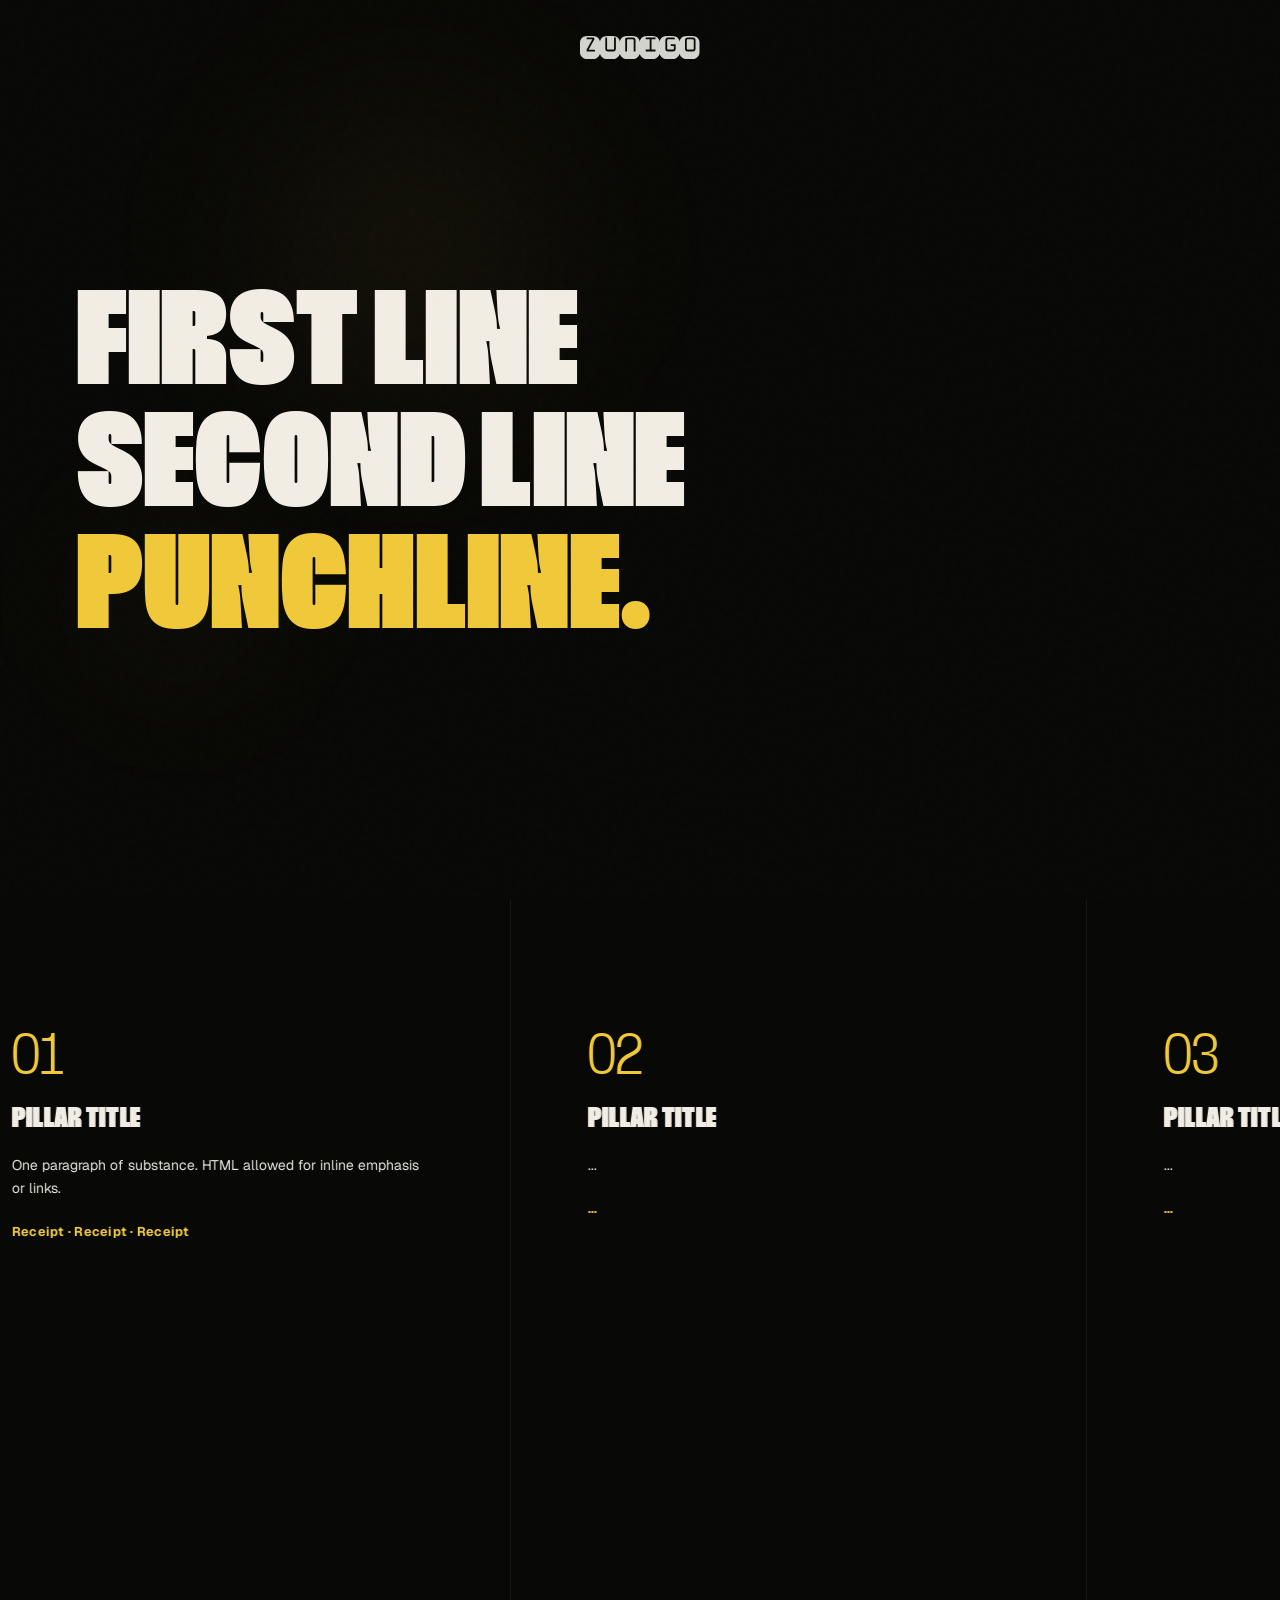
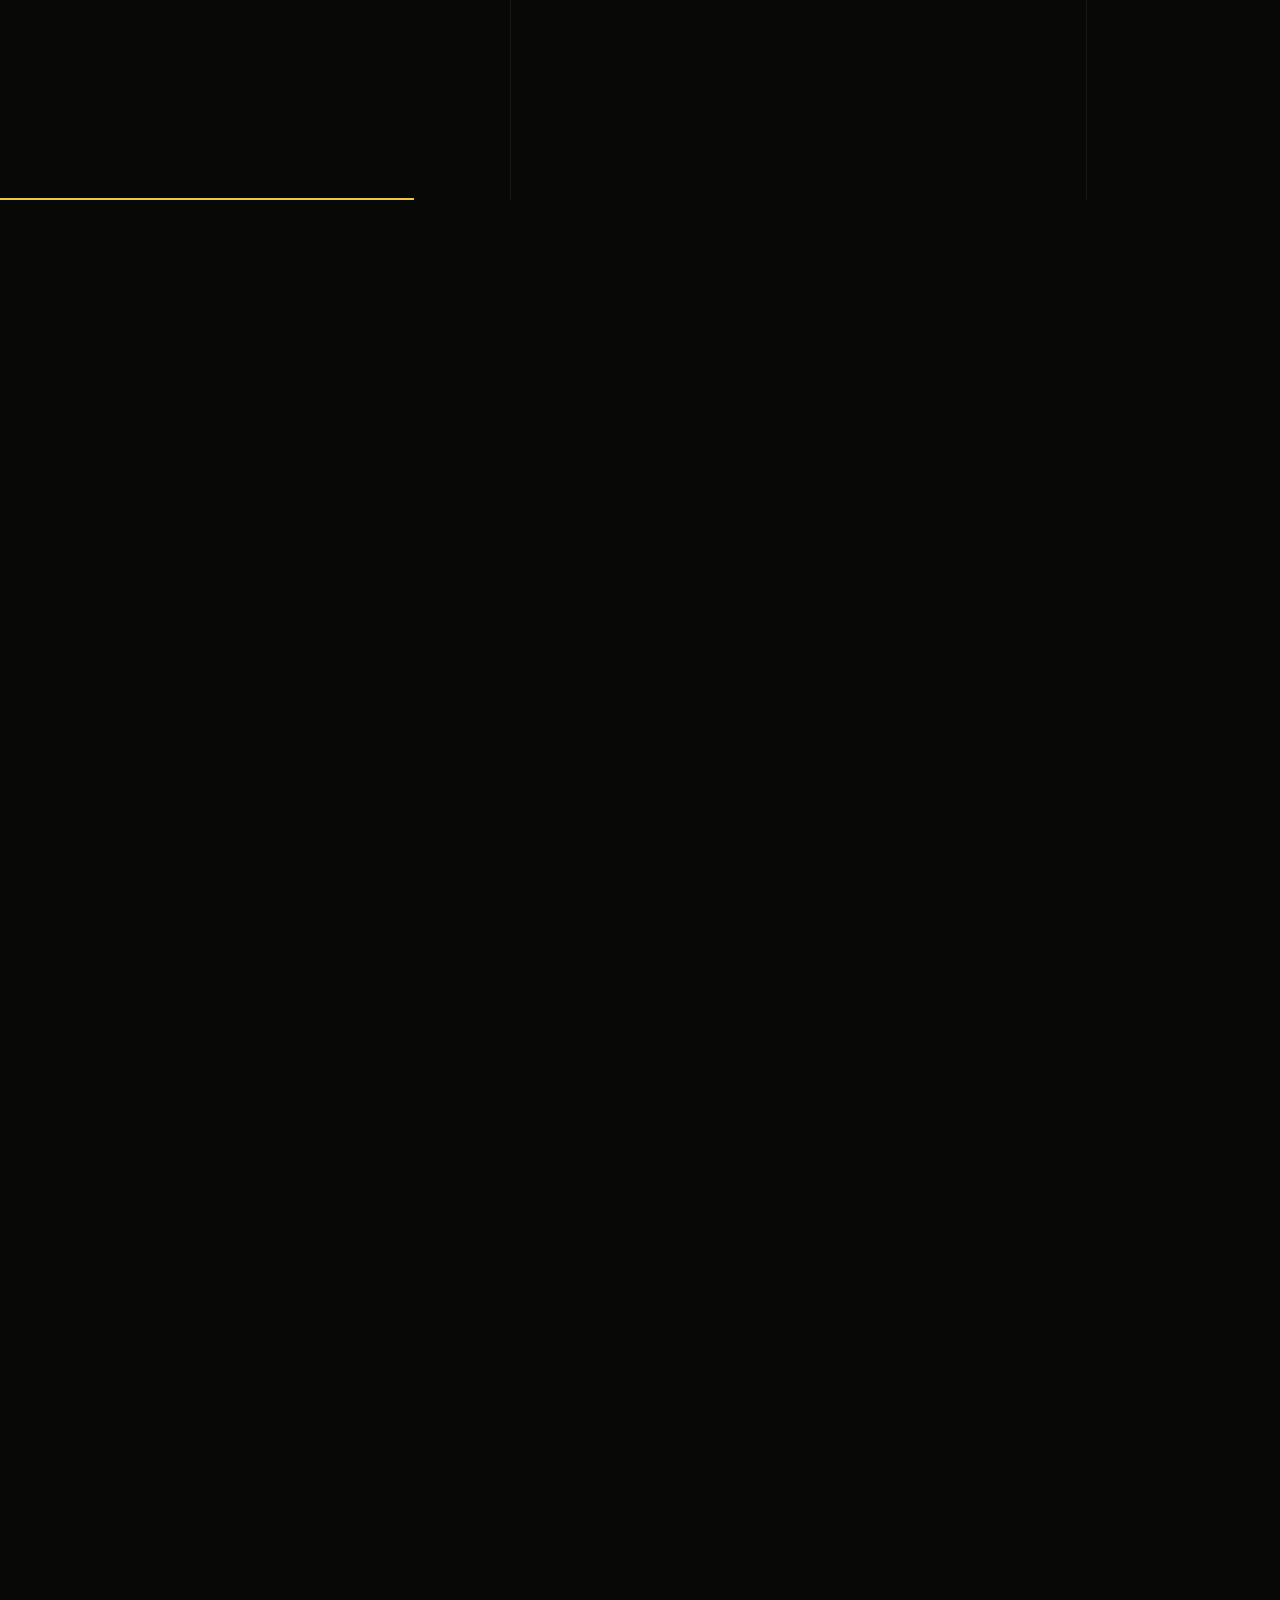
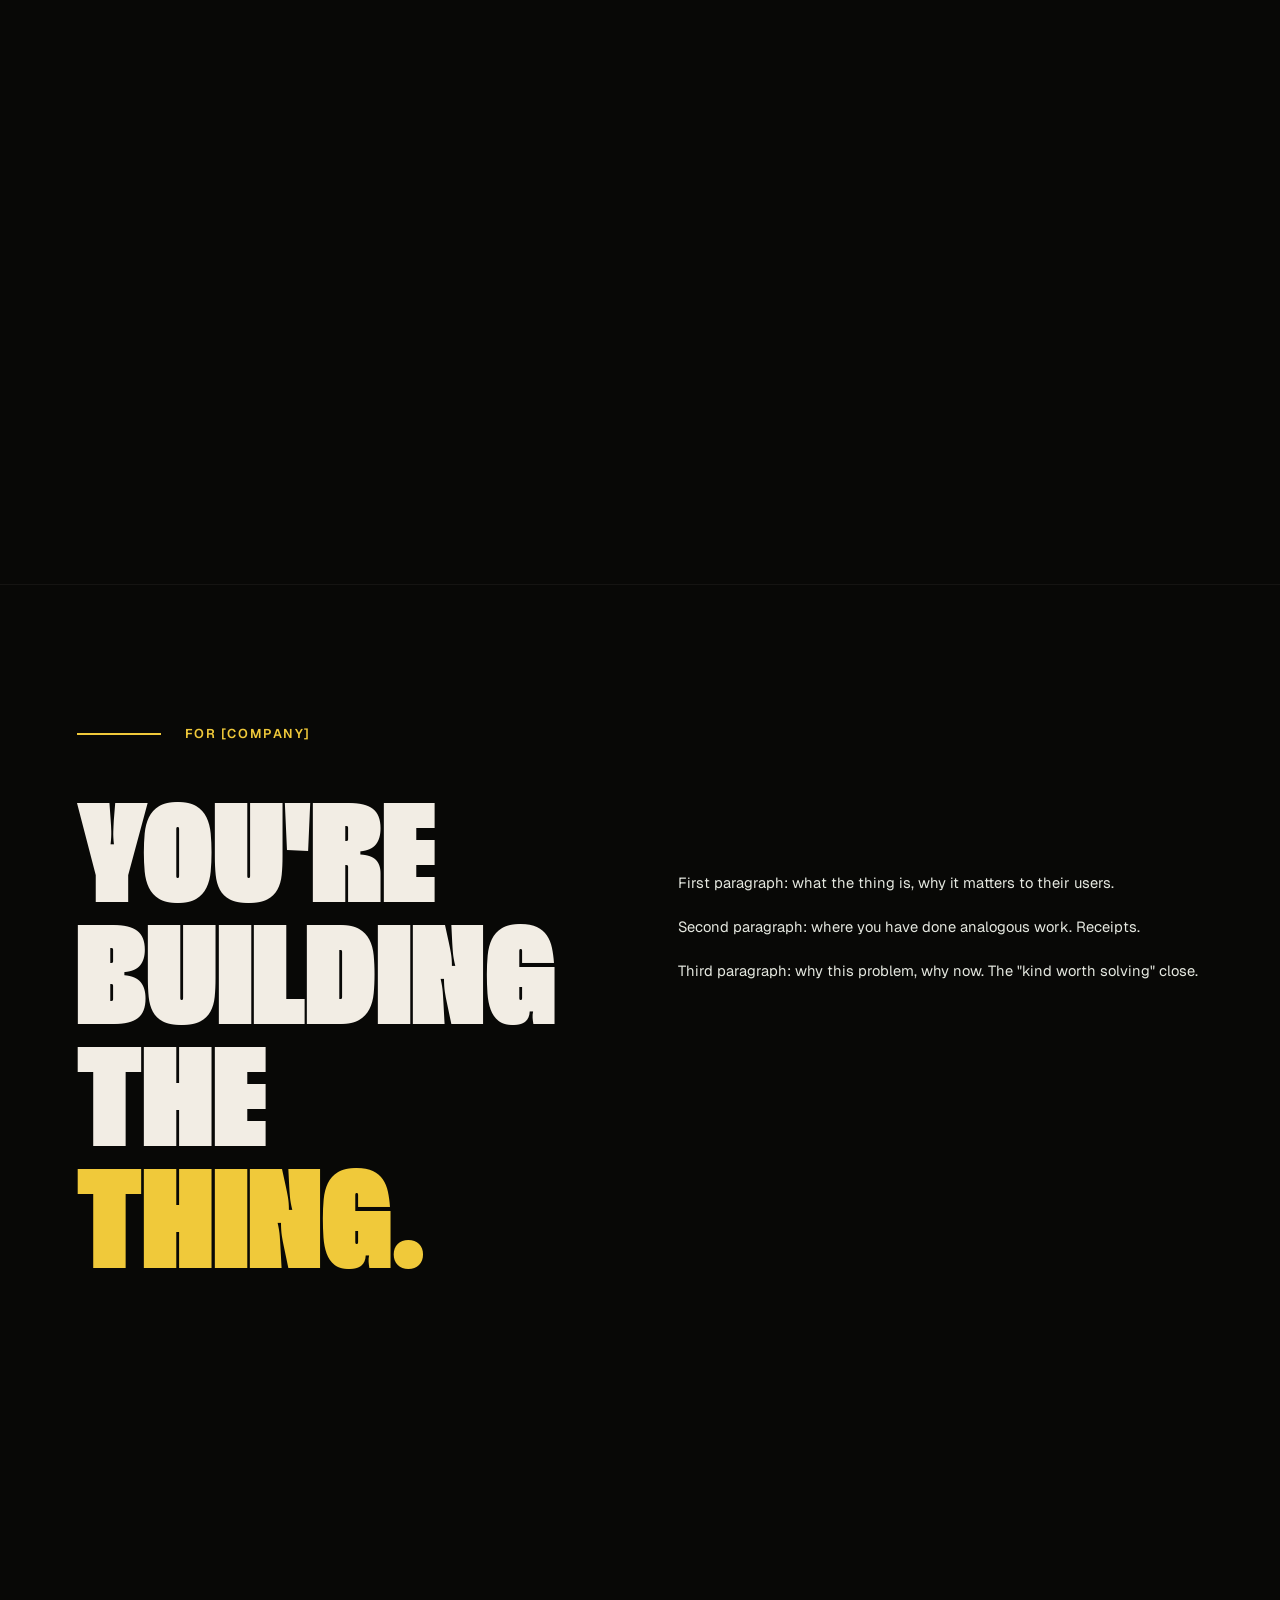
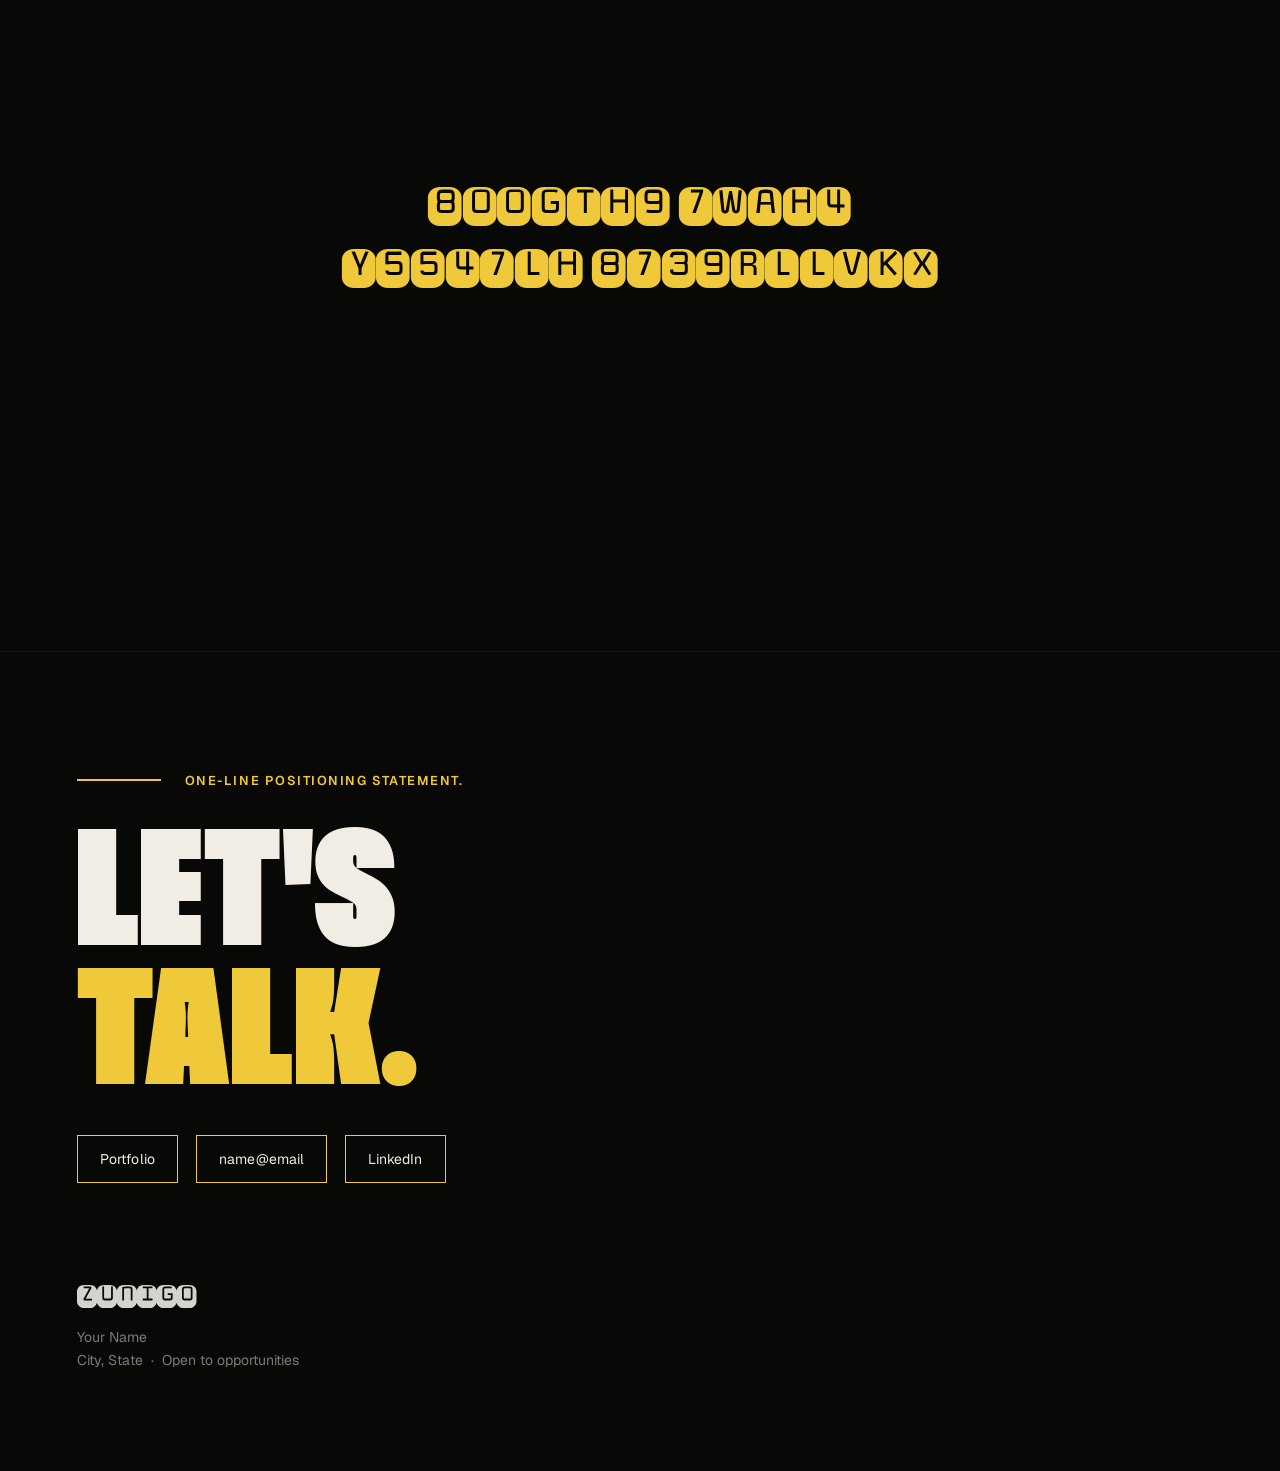
==== template-pitch/index.html @ cff65e22 "Initial release — v1.0.0 Static portfolio pitch template. Vanilla HTML/CSS/JS, no build step. One sh" ====
<!DOCTYPE html>
<html lang="en">
<head>
  <meta charset="UTF-8">
  <meta name="viewport" content="width=device-width, initial-scale=1.0, viewport-fit=cover">
  <meta name="theme-color" content="#080806">
  <meta name="description" content="">
  <title>Pitch</title>

  <link rel="icon" type="image/png" href="../shared/favicon.png">
  <link rel="apple-touch-icon" href="../shared/favicon.png">

  <link rel="preconnect" href="https://fonts.googleapis.com">
  <link rel="preconnect" href="https://fonts.gstatic.com" crossorigin="">
  <link href="https://fonts.googleapis.com/css2?family=DM+Sans:ital,wght@0,300;0,400;0,500;1,300&amp;family=Geist:wght@400;500;600;700&amp;family=Monofett&amp;display=swap" rel="stylesheet">

  <link rel="stylesheet" href="../shared/styles.css?v=24">
</head>
<body>

  <!-- ── HERO ──
       Skeleton ships BOTH backgrounds; render.js adds
       .hero--photo or .hero--shapes from PITCH.hero.mode
       and CSS hides the unused one. -->
  <section id="hero">
    <!-- mode: 'photo' -->
    <div class="hero-bg"></div>

    <!-- mode: 'shapes' (React Bits-derived; see shared/CREDITS.md) -->
    <canvas id="shapeGridBg" aria-hidden="true"></canvas>

    <!-- mode: 'gradient' -->
    <div class="hero-gradient" aria-hidden="true"></div>

    <!-- mode: 'solid' renders nothing — body bg shows through -->

    <div class="orb orb-1"></div>
    <div class="orb orb-2"></div>

    <a href="#" class="hero-logo" aria-label="Portfolio">
      <img src="../shared/logo.svg" alt="Your logo">
    </a>

    <div class="hero-tagline" id="heroTagline">
      <div class="ht-lines" id="heroTaglineLines">
        <!-- hydrated by render.js from PITCH.hero.tagline -->
      </div>
    </div>
  </section>

  <!-- Content scrolls over hero like window shade -->
  <div id="pageContent"></div>

  <!-- ── RANGE — horizontal scroll ── -->
  <div id="hScroll">
    <div id="hSticky">
      <div id="hProgress"></div>
      <div id="hTrack">
        <div class="h-intro" id="rangeIntro">
          <!-- hydrated -->
        </div>
        <!-- pillars are inserted here by render.js -->
        <div class="h-end"></div>
      </div>

      <div id="hDots" role="tablist" aria-label="Range sections">
        <!-- hydrated -->
      </div>
    </div>
  </div>

  <!-- ── STATEMENT ── -->
  <section id="statement">
    <div class="statement-label" id="statementLabel"><!-- hydrated --></div>
    <div class="statement-inner">
      <div class="statement-text" id="statementText"><!-- hydrated --></div>
      <div class="statement-para" id="statementPara"><!-- hydrated --></div>
    </div>
  </section>

  <div class="section-divider" id="divider2" aria-hidden="true"></div>

  <!-- ── DECRYPT INTERSTITIAL ── -->
  <section id="decrypt" data-screen-label="Decrypt interstitial">
    <h2 class="decrypt-line" data-final="SYSTEMS DON'T">SYSTEMS DON'T</h2>
    <h2 class="decrypt-line" data-final="EXPLAIN THEMSELVES">EXPLAIN THEMSELVES</h2>
  </section>

  <div class="section-divider" id="divider3" aria-hidden="true"></div>

  <!-- ── CTA ── -->
  <section id="cta">
    <div class="cta-label" id="ctaLabel"><!-- hydrated --></div>
    <div class="cta-headline" id="ctaHeadline"><!-- hydrated --></div>
    <div class="cta-links" id="ctaLinks"><!-- hydrated --></div>
    <div class="cta-footer">
      <a href="#" class="cta-mark" aria-label="Portfolio">
        <img src="../shared/logo.svg" alt="Your logo">
      </a>
      <div class="cta-name" id="ctaName"><!-- hydrated --></div>
      <div class="cta-meta" id="ctaMeta"><!-- hydrated --></div>
    </div>
  </section>

  <!-- ── Tweaks panel (chrome only; behavior.js wires it) ── -->
  <div id="tweaksPanel" role="dialog" aria-label="Tweaks">
    <div class="tw-header">
      <div class="tw-title">Tweaks</div>
      <button class="tw-close" id="twClose" aria-label="Close tweaks">×</button>
    </div>
    <div class="tw-row tw-color-row">
      <label for="twAccent">Accent color</label>
      <input type="color" id="twAccent">
    </div>
    <div class="tw-row">
      <label>Headline scale <span class="val" id="twScaleVal">1.00×</span></label>
      <input type="range" id="twScale" min="0.7" max="1.3" step="0.01">
    </div>
    <div class="tw-row">
      <label>Pillar hover ease <span class="val" id="twHoverVal">560ms</span></label>
      <input type="range" id="twHover" min="300" max="900" step="20">
    </div>
    <div class="tw-row tw-toggle">
      <label>Section divider</label>
      <div class="tw-switch" id="twDivider" role="switch" tabindex="0"></div>
    </div>
  </div>

  <!-- Order matters: config → render → behavior -->
  <script src="pitch.config.js?v=1"></script>
  <script src="../shared/render.js?v=5"></script>
  <script src="../shared/shape-grid.js?v=4"></script>
  <script src="../shared/behavior.js"></script>
</body>
</html>
---- shared/styles.css ----
/* ============================================================
   portfolio-teaser — shared stylesheet
   Used by every pitch folder. Per-pitch copy lives in
   pitch.config.js; all visual rules live here.
   ============================================================ */

*, *::before, *::after { margin: 0; padding: 0; box-sizing: border-box; }
html, body, p, h1, h2, h3, h4, h5, h6, ul, ol, figure, blockquote { margin: 0; padding: 0; }

:root {
  --bg:        #080806;
  --cream:     #F2EDE4;
  --cream-dim: rgba(242,237,228,.50);
  --accent:    #F0C93A;
  --pillar-hover-ms: 560ms;
  --headline-scale: 1;
  --display:   'Million', 'Bebas Neue', 'Impact', 'Arial Black', sans-serif;
  --body:      'DM Sans', sans-serif;
  --sub:       'Geist', sans-serif;
  --pad:       clamp(20px, 6vw, 80px);
}

@font-face {
  font-family: 'Million';
  src: url('fonts/Million-Regular.woff2') format('woff2');
  font-weight: 400;
  font-style: normal;
  font-display: swap;
}
@font-face {
  font-family: 'Million';
  src: url('fonts/Million-Black.woff2') format('woff2');
  font-weight: 900;
  font-style: normal;
  font-display: swap;
}
@font-face {
  font-family: 'Million BlackInktrap';
  src: url('fonts/Million-BlackInktrap.woff2') format('woff2'),
       url('fonts/Million-BlackInktrap.woff')  format('woff');
  font-weight: 900;
  font-style: normal;
  font-display: swap;
}
@font-face {
  font-family: 'Million LightInktrap';
  src: url('fonts/Million-LightInktrap.woff2') format('woff2');
  font-weight: 300;
  font-style: normal;
  font-display: swap;
}

html {
  scroll-behavior: smooth;
  -webkit-text-size-adjust: 100%;
}

body {
  background: var(--bg);
  color: var(--cream);
  font-family: var(--body);
  overflow-x: hidden;
  -webkit-font-smoothing: antialiased;
  -moz-osx-font-smoothing: grayscale;
}

/* Grain */
body::after {
  content: '';
  position: fixed; inset: 0;
  background-image: url("data:image/svg+xml,%3Csvg viewBox='0 0 200 200' xmlns='http://www.w3.org/2000/svg'%3E%3Cfilter id='n'%3E%3CfeTurbulence type='fractalNoise' baseFrequency='0.85' numOctaves='4' stitchTiles='stitch'/%3E%3C/filter%3E%3Crect width='100%25' height='100%25' filter='url(%23n)' opacity='0.035'/%3E%3C/svg%3E");
  pointer-events: none;
  z-index: 8000;
  opacity: .4;
}

/* ── Hero logo mark — top center ── */
.hero-logo {
  position: absolute;
  top: clamp(24px, 4vh, 48px);
  left: 50%;
  transform: translateX(-50%);
  z-index: 15;
  display: inline-block;
  opacity: 0;
  animation: heroLogoIn .9s ease .3s forwards;
  transition: opacity .3s ease;
}
@keyframes heroLogoIn {
  from { opacity: 0; transform: translate(-50%, -8px); }
  to { opacity: 1; transform: translate(-50%, 0); }
}
.hero-logo img {
  display: block;
  height: clamp(20px, 1.8vw, 26px);
  width: auto;
  opacity: .92;
  transition: filter .3s ease, opacity .3s ease;
}
@media (hover: hover) {
  .hero-logo:hover img { filter: brightness(1.15); opacity: 1; }
}

/* ── HERO ── */
#hero {
  height: 100vh;          /* fallback for older Android Chrome / Safari */
  height: 100svh;         /* small viewport height — stable under URL bar */
  min-height: 560px;      /* don't collapse on tiny landscape phones */
  display: flex;
  flex-direction: column;
  justify-content: center;
  padding: clamp(80px, 12vh, 140px) var(--pad) clamp(60px, 10vh, 100px);
  position: sticky;
  top: 0;
  overflow: hidden;
  z-index: 0;
  transition: opacity .5s ease;
}

.hero-bg {
  position: absolute;
  inset: -8%;
  background-image: var(--hero-image);
  background-position: center 55%;
  background-size: cover;
  background-repeat: no-repeat;
  z-index: 0;
  will-change: transform;
  transition: transform .05s linear;
}

#hero > *:not(.hero-bg):not(.hero-logo):not(.hero-tagline):not(#shapeGridBg) { position: relative; z-index: 1; }
.hero-tagline { z-index: 1; }

/* ── Hero mode switching ──
   The skeleton ships .hero-bg (photo), #shapeGridBg (canvas), and
   .hero-gradient (CSS-only). render.js adds hero--photo / shapes /
   gradient / solid to #hero based on PITCH.hero.mode; CSS hides the
   unused ones. */
.hero--photo    #shapeGridBg,
.hero--photo    .hero-gradient { display: none; }
.hero--shapes   .hero-bg,
.hero--shapes   .hero-gradient { display: none; }
.hero--gradient .hero-bg,
.hero--gradient #shapeGridBg   { display: none; }
.hero--solid    .hero-bg,
.hero--solid    #shapeGridBg,
.hero--solid    .hero-gradient { display: none; }

/* Gradient hero — defaults to a subtle radial vignette from --bg.
   Override entirely per-pitch via --hero-gradient in PITCH.theme. */
.hero-gradient {
  position: absolute;
  inset: 0;
  background: var(--hero-gradient,
    radial-gradient(
      ellipse at 50% 60%,
      var(--hero-tint, #1a1a17) 0%,
      var(--bg) 70%
    )
  );
  pointer-events: none;
  z-index: 0;
}

#shapeGridBg {
  position: absolute;
  inset: 0;
  width: 100%;
  height: 100%;
  z-index: 0;
  pointer-events: auto;
  display: block;
}

.orb {
  position: absolute;
  border-radius: 50%;
  pointer-events: none;
}
.orb-1 {
  width: clamp(180px, 38vw, 500px);
  height: clamp(180px, 38vw, 500px);
  background: radial-gradient(circle, rgba(240,201,58,.07) 0%, transparent 70%);
  top: -10%; right: -8%;
  filter: blur(clamp(40px, 6vw, 90px));
  animation: pulse 9s ease-in-out infinite;
}
.orb-2 {
  width: clamp(130px, 26vw, 320px);
  height: clamp(130px, 26vw, 320px);
  background: radial-gradient(circle, rgba(240,201,58,.04) 0%, transparent 70%);
  bottom: 10%; left: -5%;
  filter: blur(clamp(30px, 5vw, 80px));
  animation: pulse 11s ease-in-out 3s infinite;
}
@keyframes pulse {
  0%, 100% { opacity: 1; }
  50%      { opacity: .5; }
}

/* ── Hero tagline ── */
.hero-tagline {
  position: absolute;
  top: 0;
  left: 0;
  right: 0;
  bottom: 0;
  padding: clamp(80px, 12vh, 140px) var(--pad) clamp(60px, 10vh, 100px);
  pointer-events: none;
  display: flex;
  flex-direction: column;
  justify-content: center;
}

@media (max-width: 600px) {
  .hero-tagline {
    padding: clamp(100px, 16vh, 140px) var(--pad) clamp(80px, 12vh, 120px);
  }
}

.ht-line {
  font-family: 'Million BlackInktrap', 'Million', 'Bebas Neue', 'Impact', sans-serif;
  font-weight: 900;
  text-transform: uppercase;
  line-height: .88;
  color: var(--cream);
  display: block;
  font-size: calc(clamp(36px, 10.5vw, 200px) * var(--headline-scale));
  white-space: nowrap;
  letter-spacing: 0.01em;
  opacity: 0;
  transform: translateY(24px);
}
.ht-line + .ht-line { margin-top: clamp(2px, .3vw, 6px); }
.ht-line.ht-accent { color: var(--accent); }

.ht-line.ht-line-1 { animation: htReveal .9s cubic-bezier(.16,1,.3,1) .7s forwards; }
.ht-line.ht-line-2 { animation: htReveal .9s cubic-bezier(.16,1,.3,1) .95s forwards; }
.ht-line.ht-line-3 { animation: htReveal .9s cubic-bezier(.16,1,.3,1) 1.2s forwards; }
.ht-line.ht-line-4 { animation: htReveal .9s cubic-bezier(.16,1,.3,1) 1.45s forwards; }

@keyframes htReveal {
  from { opacity: 0; transform: translateY(24px); }
  to   { opacity: 1; transform: translateY(0); }
}

/* ── RANGE — horizontal scroll ── */
.section-label {
  font-family: var(--sub);
  font-size: clamp(11px, 1vw, 13px);
  font-weight: 600;
  letter-spacing: .12em;
  text-transform: uppercase;
  color: var(--accent);
  margin-bottom: clamp(20px, 2.4vw, 28px);
  display: flex;
  align-items: center;
  gap: 24px;
}
.section-label::before {
  content: '';
  width: 84px; height: 2px;
  background: var(--accent);
  flex-shrink: 0;
}

#hScroll { position: relative; }

#hSticky {
  position: sticky;
  top: 0;
  height: 100vh;
  overflow: hidden;
  width: 100%;
  background: var(--bg);
}

#hTrack {
  display: flex;
  height: 100%;
  will-change: transform;
  align-items: stretch;
  transform: translateX(0);
}

.h-intro {
  flex-shrink: 0;
  width: clamp(400px, 45vw, 680px);
  height: 100%;
  display: flex;
  flex-direction: column;
  justify-content: flex-start;
  padding: clamp(96px, 14vh, 180px) clamp(40px, 6vw, 100px) clamp(48px, 8vw, 100px);
  border-right: 1px solid rgba(242,237,228,.08);
}

.range-headline {
  font-family: var(--display);
  font-weight: 900;
  font-size: clamp(68px, 11vw, 180px);
  line-height: .86;
  text-transform: uppercase;
  margin-top: clamp(12px, 2vw, 20px);
  letter-spacing: 0.01em;
}
.range-headline em { color: var(--accent); font-style: normal; }

.h-pillar {
  flex-shrink: 0;
  width: clamp(380px, 45vw, 600px);
  height: 100%;
  display: flex;
  flex-direction: column;
  justify-content: flex-start;
  padding: clamp(96px, 14vh, 180px) clamp(48px, 6vw, 90px) clamp(48px, 7vw, 100px);
  border-right: 1px solid rgba(242,237,228,.08);
  position: relative;
  overflow: hidden;
}
@media (max-width: 600px) {
  .h-pillar { width: 88vw; }
  .h-intro  { width: 88vw; }
  .h-end    { width: 12vw; }
}

.pillar-circle {
  position: absolute;
  /* Anchor to the content block (which sits at the top of the pillar)
     rather than the geometric center of the full-height column. */
  top: 32%;
  left: 50%;
  width: clamp(520px, 62vw, 820px);
  height: clamp(520px, 62vw, 820px);
  border-radius: 50%;
  background: rgba(240,201,58,.055);
  transform: translate(-50%, -50%) scale(0);
  transform-origin: center center;
  pointer-events: none;
  z-index: 0;
  transition: transform var(--pillar-hover-ms) cubic-bezier(.22,1,.36,1),
              opacity   var(--pillar-hover-ms) cubic-bezier(.22,1,.36,1);
  opacity: 0;
  will-change: transform, opacity;
}
.h-pillar > *:not(.pillar-circle) { position: relative; z-index: 1; }

@media (hover: hover) and (pointer: fine) {
  .h-pillar:hover .pillar-circle {
    transform: translate(-50%, -50%) scale(1);
    opacity: 1;
  }
}

@media (hover: none), (pointer: coarse) {
  .pillar-circle { display: none; }
  .h-pillar::before {
    content: '';
    position: absolute;
    top: 0;
    left: clamp(48px, 6vw, 90px);
    width: 32px;
    height: 2px;
    background: var(--accent);
    z-index: 2;
  }
}

.h-end {
  flex-shrink: 0;
  width: 30vw;
  height: 100%;
}

.pillar-number {
  font-family: 'Million LightInktrap', 'Million', 'Bebas Neue', 'Impact', sans-serif;
  font-weight: 300;
  font-size: clamp(40px, 4.5vw, 72px);
  line-height: 1;
  letter-spacing: .01em;
  color: var(--accent);
  margin-bottom: clamp(14px, 2vw, 20px);
}
.pillar-title {
  font-family: var(--display);
  font-weight: 900;
  font-size: clamp(22px, 2.2vw, 34px);
  text-transform: uppercase;
  letter-spacing: .01em;
  line-height: 1;
  color: var(--cream);
  margin-bottom: clamp(14px, 1.8vw, 22px);
}
.pillar-body {
  font-family: 'Geist', sans-serif;
  font-size: clamp(13px, 1.2vw, 14px);
  font-weight: 400;
  line-height: 1.65;
  color: #E4E7DF;
}
.pillar-link {
  color: inherit;
  text-decoration: none;
  border-bottom: 1px solid var(--accent);
  transition: color .3s ease;
}
@media (hover: hover) {
  .pillar-link:hover { color: var(--accent); }
}

.pillar-proof {
  margin-top: clamp(14px, 2vw, 22px);
  font-family: 'Geist', sans-serif;
  font-size: clamp(11px, 1vw, 13px);
  color: var(--accent);
  font-weight: 700;
  letter-spacing: .02em;
  line-height: 1.6;
}

@media (max-width: 600px) {
  .pillar-proof {
    display: flex;
    flex-direction: column;
    gap: 14px;
    line-height: 1.3;
  }
  .pillar-proof .pillar-link {
    display: inline-block;
    padding: 8px 0;
    min-height: 44px;
    line-height: 1.3;
  }
  .pillar-proof { font-size: 0; }
  .pillar-proof > * { font-size: 13px; }
}

#hProgress {
  position: absolute;
  bottom: 0; left: 0;
  height: 2px;
  background: var(--accent);
  width: 0%;
  transition: width .1s linear;
  z-index: 10;
}

#hDots {
  display: none;
  position: absolute;
  left: 0; right: 0;
  bottom: 20px;
  justify-content: center;
  gap: 10px;
  z-index: 12;
  pointer-events: auto;
}
#hDots button {
  width: 28px;
  height: 28px;
  padding: 0;
  border: none;
  background: transparent;
  cursor: pointer;
  display: flex;
  align-items: center;
  justify-content: center;
}
#hDots button::before {
  content: '';
  width: 8px;
  height: 8px;
  border-radius: 50%;
  background: rgba(242,237,228,.3);
  transition: background .25s ease, transform .25s ease;
}
#hDots button.active::before {
  background: var(--accent);
  transform: scale(1.3);
}

@media (max-width: 768px) {
  #hScroll.mobile-mode { height: auto !important; }
  #hScroll.mobile-mode #hSticky {
    position: relative;
    top: auto;
    height: 80svh;
    min-height: 520px;
  }
  #hScroll.mobile-mode #hTrack {
    transform: none !important;
    overflow-x: auto;
    overflow-y: hidden;
    scroll-snap-type: x mandatory;
    -webkit-overflow-scrolling: touch;
    scrollbar-width: none;
  }
  #hScroll.mobile-mode #hTrack::-webkit-scrollbar { display: none; }
  #hScroll.mobile-mode .h-pillar,
  #hScroll.mobile-mode .h-intro {
    scroll-snap-align: start;
    scroll-snap-stop: always;
    width: 100vw;
  }
  #hScroll.mobile-mode .h-end { display: none; }
  #hScroll.mobile-mode #hProgress { display: none; }
  #hScroll.mobile-mode #hDots { display: flex; }
}

#statement, #cta { background: var(--bg); }

/* ── DECRYPT INTERSTITIAL ── */
#decrypt {
  background: var(--bg);
  min-height: 92vh;
  padding: clamp(96px, 16vw, 200px) var(--pad);
  display: flex;
  flex-direction: column;
  align-items: center;
  justify-content: center;
  gap: clamp(4px, 0.6vw, 10px);
  text-align: center;
}
.decrypt-line {
  margin: 0;
  font-family: 'Monofett', 'Courier New', monospace;
  font-weight: 400;
  font-size: clamp(24px, 4.5vw, 72px);
  line-height: 0.95;
  letter-spacing: 0.01em;
  color: var(--accent);
  text-transform: uppercase;
  white-space: nowrap;
  /* glyph stability while scrambling */
  font-variant-ligatures: none;
}
@media (max-width: 720px) {
  .decrypt-line { font-size: clamp(18px, 5.5vw, 40px); }
}

.section-divider {
  height: 2px;
  width: 100%;
  background: var(--accent);
  transform: scaleX(0);
  transform-origin: left center;
  position: relative;
  z-index: 11;
  will-change: transform;
}
@media (prefers-reduced-motion: reduce) {
  .section-divider { transform: scaleX(1) !important; }
}

/* ── STATEMENT ── */
#statement {
  padding: clamp(80px, 12vw, 140px) var(--pad);
  border-top: 1px solid rgba(242,237,228,.05);
}

.statement-inner {
  display: grid;
  grid-template-columns: minmax(0, 1fr) minmax(0, 1fr);
  gap: clamp(32px, 6vw, 96px);
  align-items: start;
}
@media (max-width: 860px) {
  .statement-inner { grid-template-columns: 1fr; }
}

.statement-label {
  font-family: var(--sub);
  font-size: clamp(11px, 1vw, 13px);
  font-weight: 600;
  letter-spacing: .12em;
  text-transform: uppercase;
  color: var(--accent);
  margin-bottom: clamp(32px, 5vw, 52px);
  display: flex;
  align-items: center;
  gap: 24px;
  opacity: 0;
  transform: translateY(14px);
  transition: opacity .6s ease, transform .6s ease;
}
.statement-label::before {
  content: '';
  width: 84px; height: 2px;
  background: var(--accent);
  flex-shrink: 0;
}
.statement-label.visible { opacity: 1; transform: translateY(0); }

.statement-text {
  font-family: 'Million BlackInktrap', 'Million', 'Bebas Neue', 'Impact', sans-serif;
  font-weight: 900;
  font-size: calc(clamp(56px, 11vw, 180px) * var(--headline-scale));
  line-height: .84;
  text-transform: uppercase;
  letter-spacing: .01em;
}
.statement-text .st-line {
  display: block;
  opacity: 0;
  transform: translateY(26px);
  transition: opacity .45s ease, transform .45s ease;
}
.statement-text .st-line + .st-line { margin-top: clamp(2px, .3vw, 6px); }
.statement-text .st-line.visible { opacity: 1; transform: translateY(0); }
.statement-text .accent { color: var(--accent); }

.statement-para {
  font-family: 'Geist', sans-serif;
  font-size: clamp(14px, 1.15vw, 16px);
  font-weight: 400;
  line-height: 1.6;
  color: #E4E7DF;
  max-width: 520px;
  margin-top: clamp(24px, 6vw, 80px);
  opacity: 0;
  transform: translateY(18px);
  transition: opacity .7s ease .3s, transform .7s ease .3s;
}
.statement-para p + p { margin-top: 1.4em; }
.statement-para.visible { opacity: 1; transform: translateY(0); }

/* ── CTA ── */
#cta {
  padding: clamp(64px, 10vw, 120px) var(--pad) clamp(48px, 8vw, 100px);
  border-top: 1px solid rgba(242,237,228,.05);
}

.cta-label {
  font-family: var(--sub);
  font-size: clamp(11px, 1vw, 13px);
  font-weight: 600;
  letter-spacing: .12em;
  text-transform: uppercase;
  color: var(--accent);
  margin-bottom: clamp(20px, 2.4vw, 28px);
  display: flex;
  align-items: center;
  gap: 24px;
}
.cta-label::before {
  content: '';
  width: 84px; height: 2px;
  background: var(--accent);
  flex-shrink: 0;
}

.cta-headline {
  font-family: 'Million BlackInktrap', 'Million', 'Bebas Neue', 'Impact', sans-serif;
  font-weight: 900;
  font-size: calc(clamp(72px, 13vw, 200px) * var(--headline-scale));
  line-height: .84;
  letter-spacing: .01em;
  text-transform: uppercase;
  margin-bottom: clamp(24px, 3vw, 40px);
}
.cta-headline .cta-line { display: block; }
.cta-headline .accent { color: var(--accent); }

.cta-links {
  display: flex;
  flex-wrap: wrap;
  gap: clamp(12px, 1.5vw, 18px);
  align-items: center;
  margin-bottom: clamp(56px, 8vw, 110px);
}

.cta-link {
  display: inline-flex;
  align-items: center;
  justify-content: center;
  font-family: 'Geist', sans-serif;
  font-size: 14px;
  font-weight: 400;
  letter-spacing: .01em;
  color: var(--cream);
  text-decoration: none;
  padding: 14px 22px;
  border: 1px solid var(--accent);
  background: transparent;
  position: relative;
  overflow: hidden;
  transition: color .45s ease;
  min-height: 44px;
}
.cta-link > span { position: relative; z-index: 1; }
.cta-link::before {
  content: '';
  position: absolute; inset: 0;
  background: var(--accent);
  transform: translateX(-101%);
  transition: transform .5s cubic-bezier(.22,1,.36,1);
  z-index: 0;
}

@media (hover: hover) {
  .cta-link:hover { color: var(--bg); }
  .cta-link:hover::before { transform: translateX(0); }
}

.cta-footer {
  display: block;
  text-align: left;
}

.cta-mark {
  display: inline-block;
  margin-bottom: 14px;
  text-decoration: none;
  line-height: 0;
}
.cta-mark img {
  display: block;
  height: clamp(20px, 1.8vw, 26px);
  width: auto;
  opacity: .92;
  transition: filter .3s ease, opacity .3s ease;
}
@media (hover: hover) {
  .cta-mark:hover img { filter: brightness(1.15); opacity: 1; }
}

.cta-name {
  font-family: 'Geist', sans-serif;
  font-size: 14px;
  font-weight: 400;
  color: var(--cream-dim);
  line-height: 1.5;
  letter-spacing: 0;
  text-transform: none;
  margin-bottom: 2px;
}

.cta-meta {
  font-family: 'Geist', sans-serif;
  font-size: 14px;
  font-weight: 400;
  color: var(--cream-dim);
  line-height: 1.5;
  text-align: left;
}

@keyframes marquee {
  from { transform: translateX(0); }
  to   { transform: translateX(-50%); }
}
@media (prefers-reduced-motion: reduce) {
  .hero-bg { transition: none !important; }
}

/* Page content scrolls over sticky hero */
#pageContent {
  position: relative;
  z-index: 10;
  background: var(--bg);
  box-shadow: 0 -32px 80px rgba(0,0,0,.8);
}

@media (prefers-reduced-motion: reduce) {
  *, *::before, *::after {
    animation-duration: .01ms !important;
    transition-duration: .01ms !important;
  }
  .ht-line { opacity: 1 !important; transform: none !important; animation: none !important; }
}

/* ── Tweaks panel ── */
#tweaksPanel {
  position: fixed;
  right: 24px;
  bottom: 24px;
  width: 300px;
  max-height: calc(100vh - 48px);
  overflow-y: auto;
  background: #111;
  color: var(--cream);
  border: 1px solid rgba(242,237,228,.12);
  padding: 18px 18px 22px;
  font-family: 'Geist', sans-serif;
  font-size: 13px;
  z-index: 99999;
  display: none;
  box-shadow: 0 24px 60px rgba(0,0,0,.6);
}
#tweaksPanel.open { display: block; }
@media (max-width: 768px) {
  #tweaksPanel { display: none !important; }
}
#tweaksPanel .tw-header {
  display: flex; align-items: center; justify-content: space-between;
  margin-bottom: 16px;
  padding-bottom: 12px;
  border-bottom: 1px solid rgba(242,237,228,.10);
}
#tweaksPanel .tw-title {
  font-family: var(--sub);
  font-size: 11px;
  font-weight: 600;
  letter-spacing: .18em;
  text-transform: uppercase;
  color: var(--accent);
}
#tweaksPanel .tw-close {
  background: transparent; border: none; color: var(--cream-dim);
  cursor: pointer; font-size: 18px; line-height: 1;
  padding: 4px 8px;
}
#tweaksPanel .tw-close:hover { color: var(--cream); }
#tweaksPanel .tw-row {
  margin-bottom: 14px;
  display: flex; flex-direction: column; gap: 6px;
}
#tweaksPanel label {
  font-family: var(--sub);
  font-size: 10.5px;
  letter-spacing: .1em;
  text-transform: uppercase;
  color: var(--cream-dim);
  display: flex; justify-content: space-between; align-items: center;
}
#tweaksPanel label .val {
  font-family: 'Geist', sans-serif;
  font-size: 11px;
  letter-spacing: 0;
  text-transform: none;
  color: var(--cream);
}
#tweaksPanel input[type="range"] {
  width: 100%; accent-color: var(--accent);
}
#tweaksPanel input[type="color"] {
  width: 44px; height: 28px; padding: 0;
  border: 1px solid rgba(242,237,228,.15);
  background: transparent; cursor: pointer;
}
#tweaksPanel .tw-color-row {
  flex-direction: row; align-items: center; justify-content: space-between;
}
#tweaksPanel .tw-toggle {
  flex-direction: row; align-items: center; justify-content: space-between;
}
#tweaksPanel .tw-switch {
  position: relative; width: 34px; height: 18px;
  background: rgba(242,237,228,.15);
  cursor: pointer;
  transition: background .25s ease;
}
#tweaksPanel .tw-switch::after {
  content: '';
  position: absolute;
  top: 2px; left: 2px;
  width: 14px; height: 14px;
  background: var(--cream);
  transition: left .25s ease, background .25s ease;
}
#tweaksPanel .tw-switch.on { background: var(--accent); }
#tweaksPanel .tw-switch.on::after { left: 18px; background: #080806; }
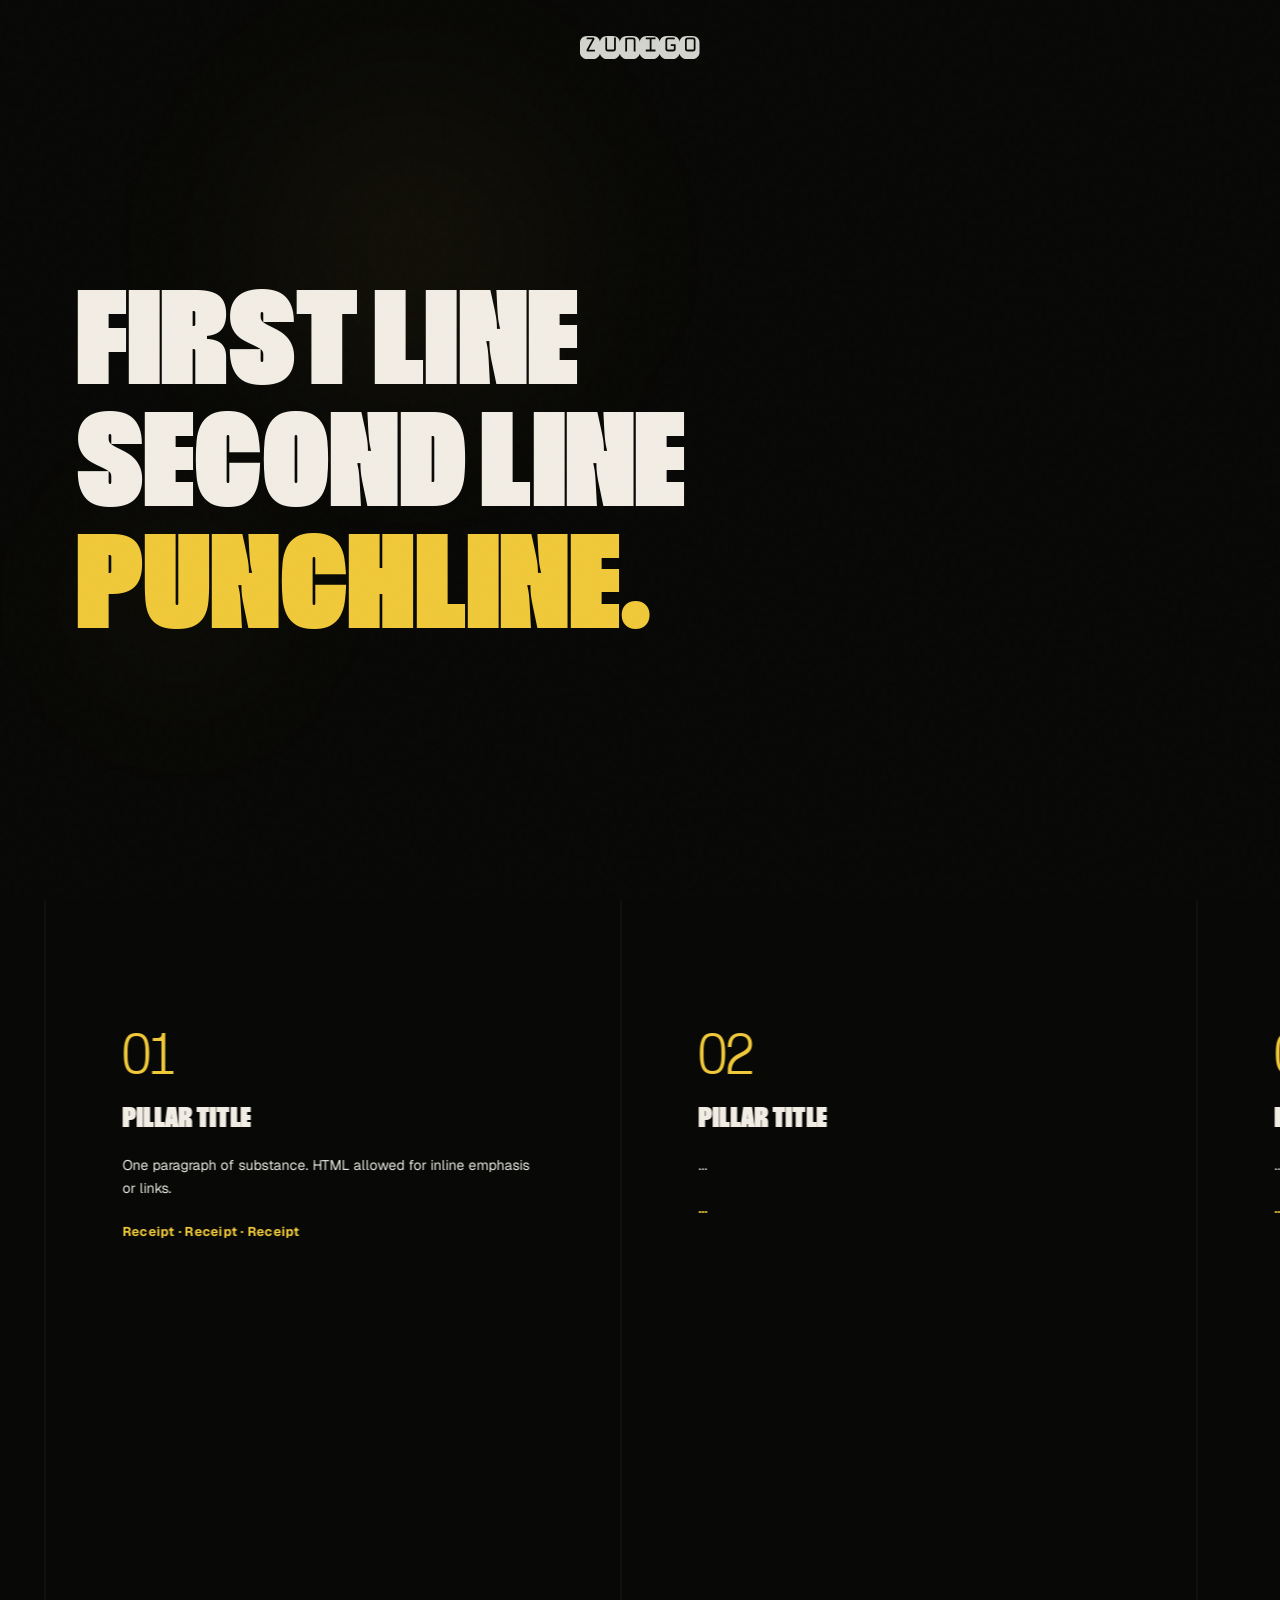
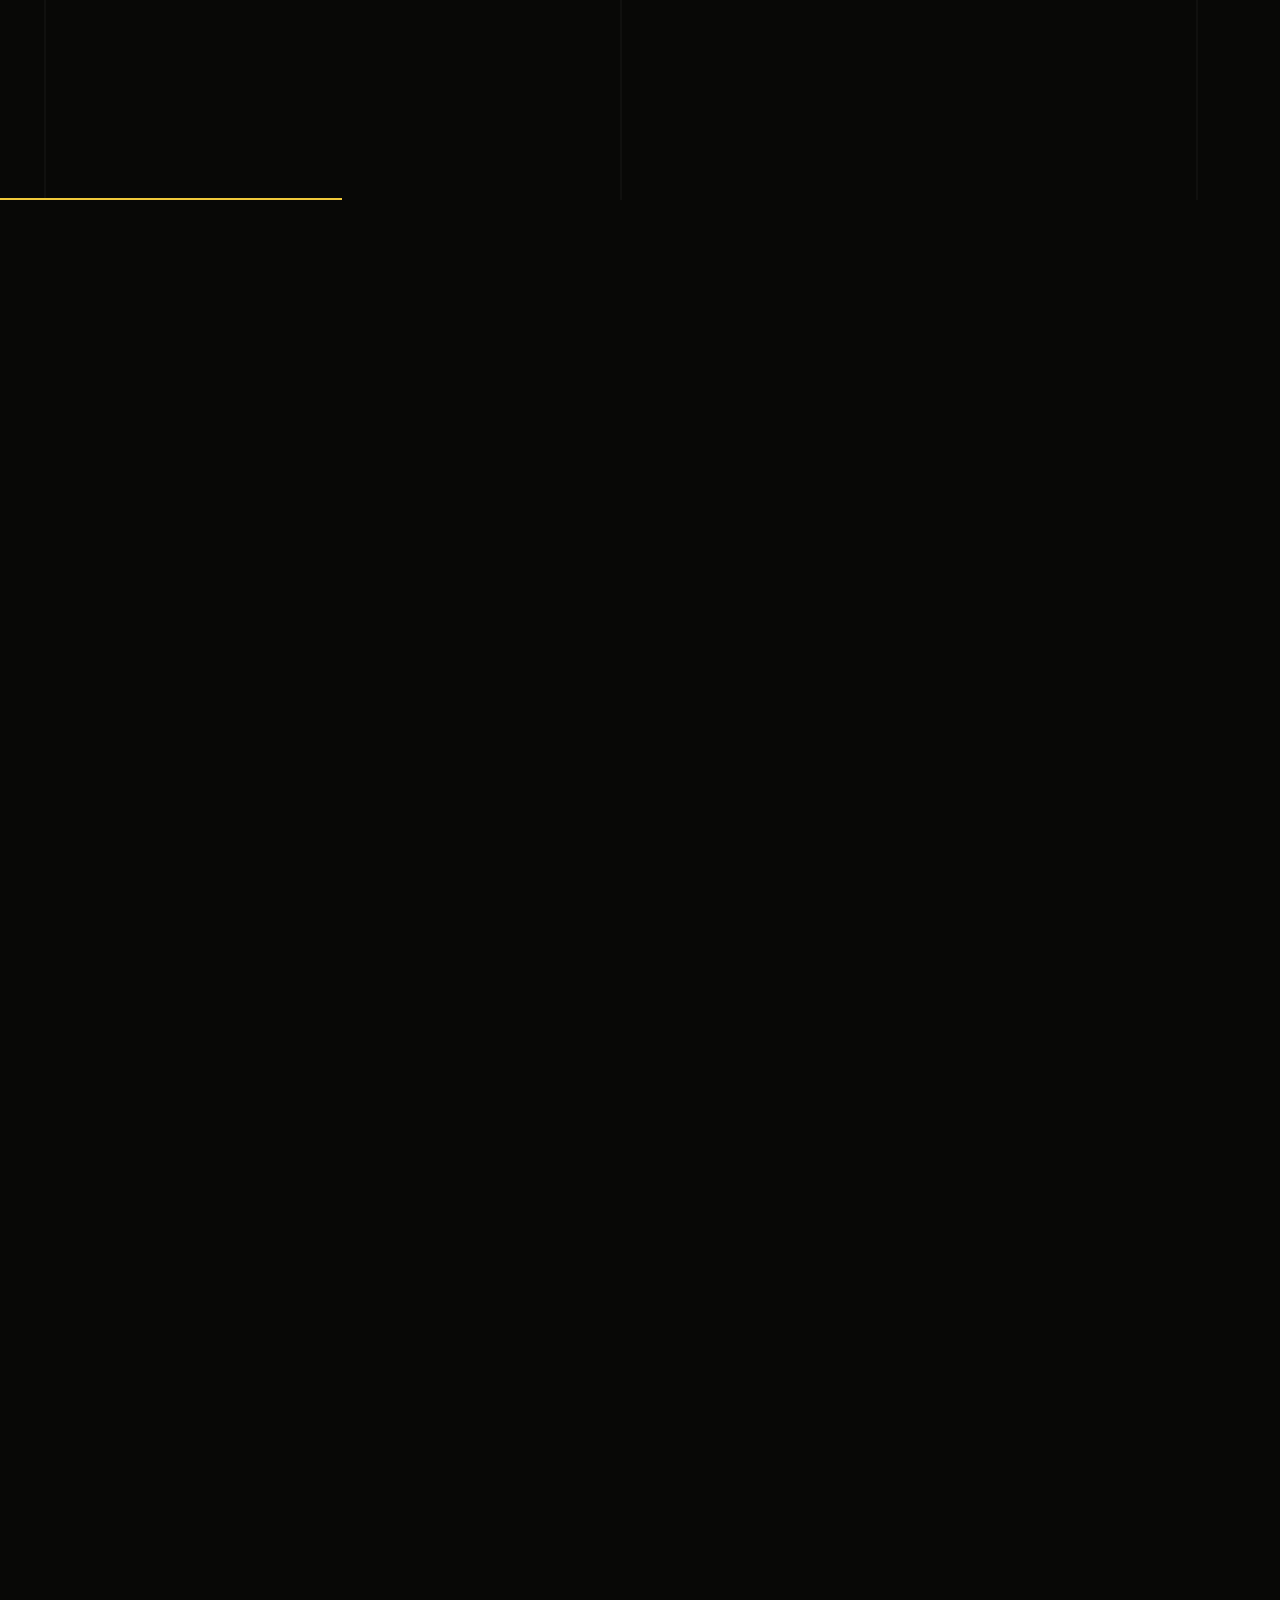
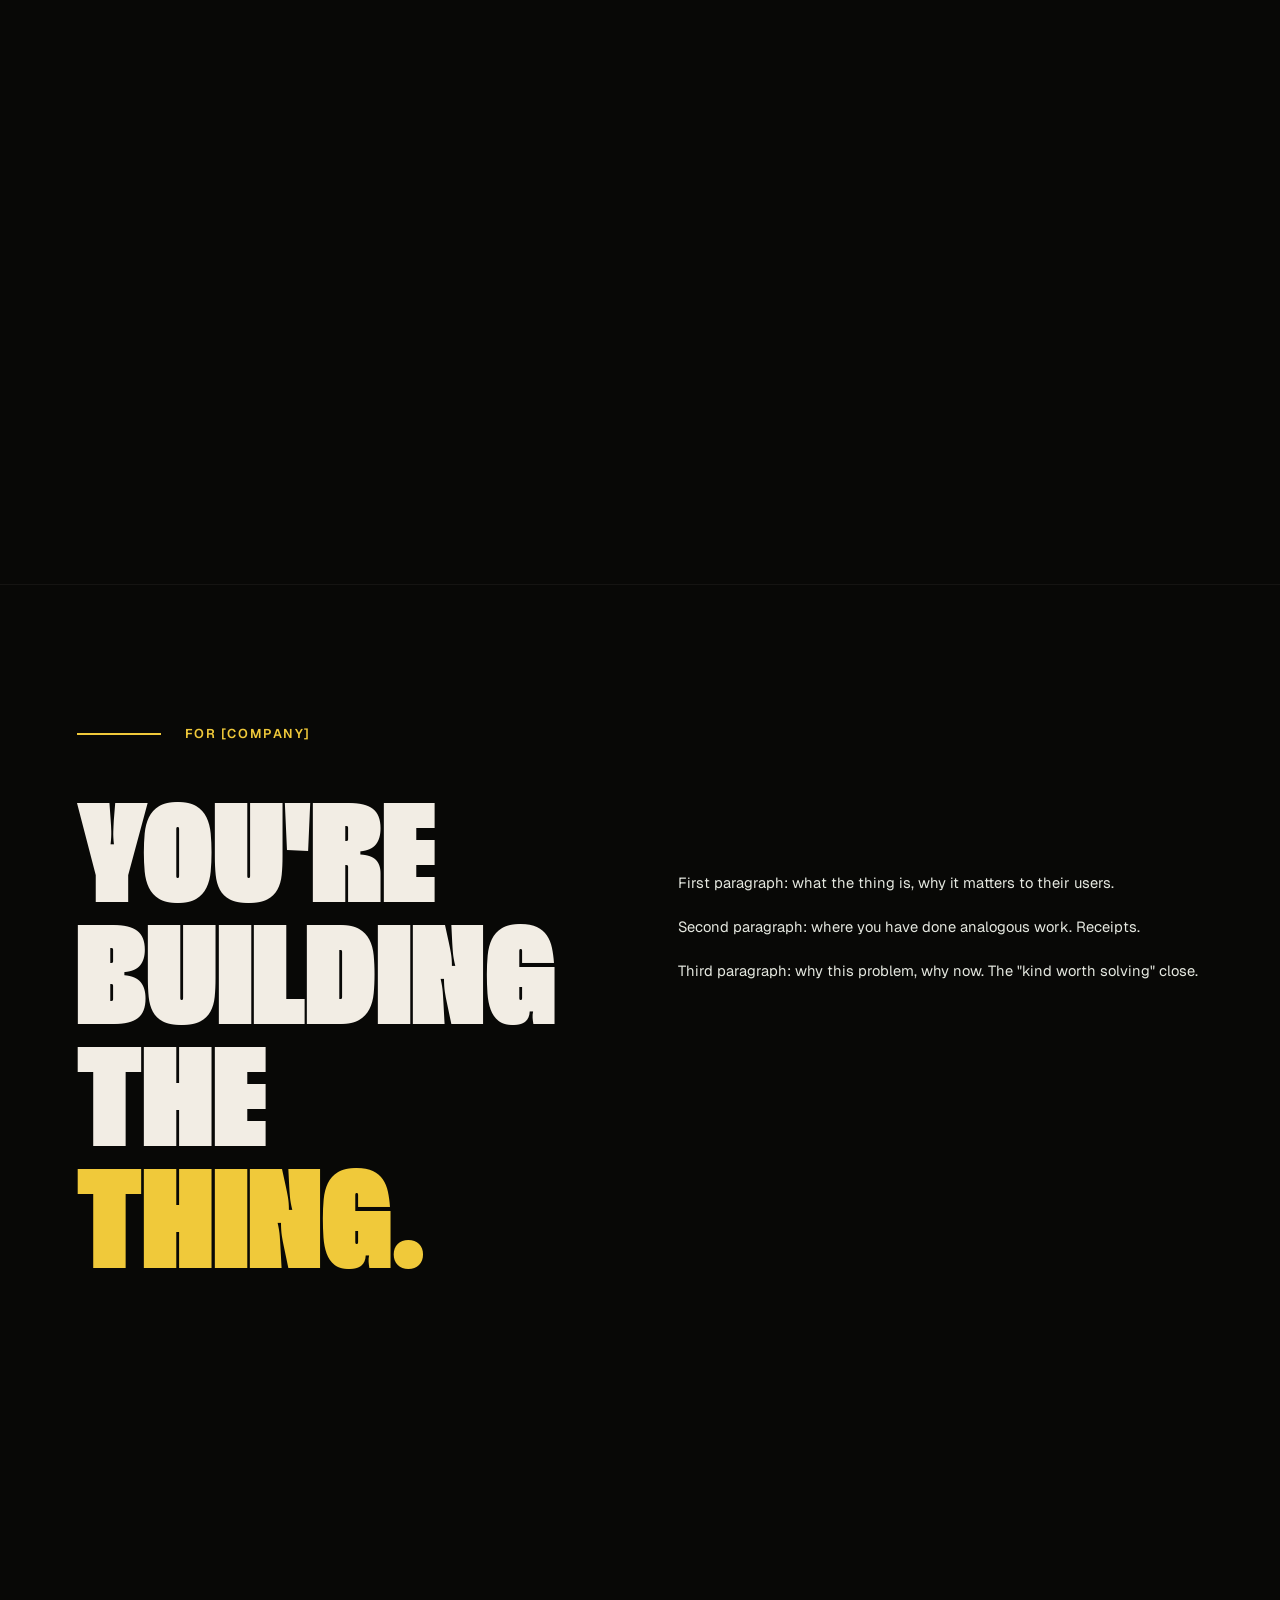
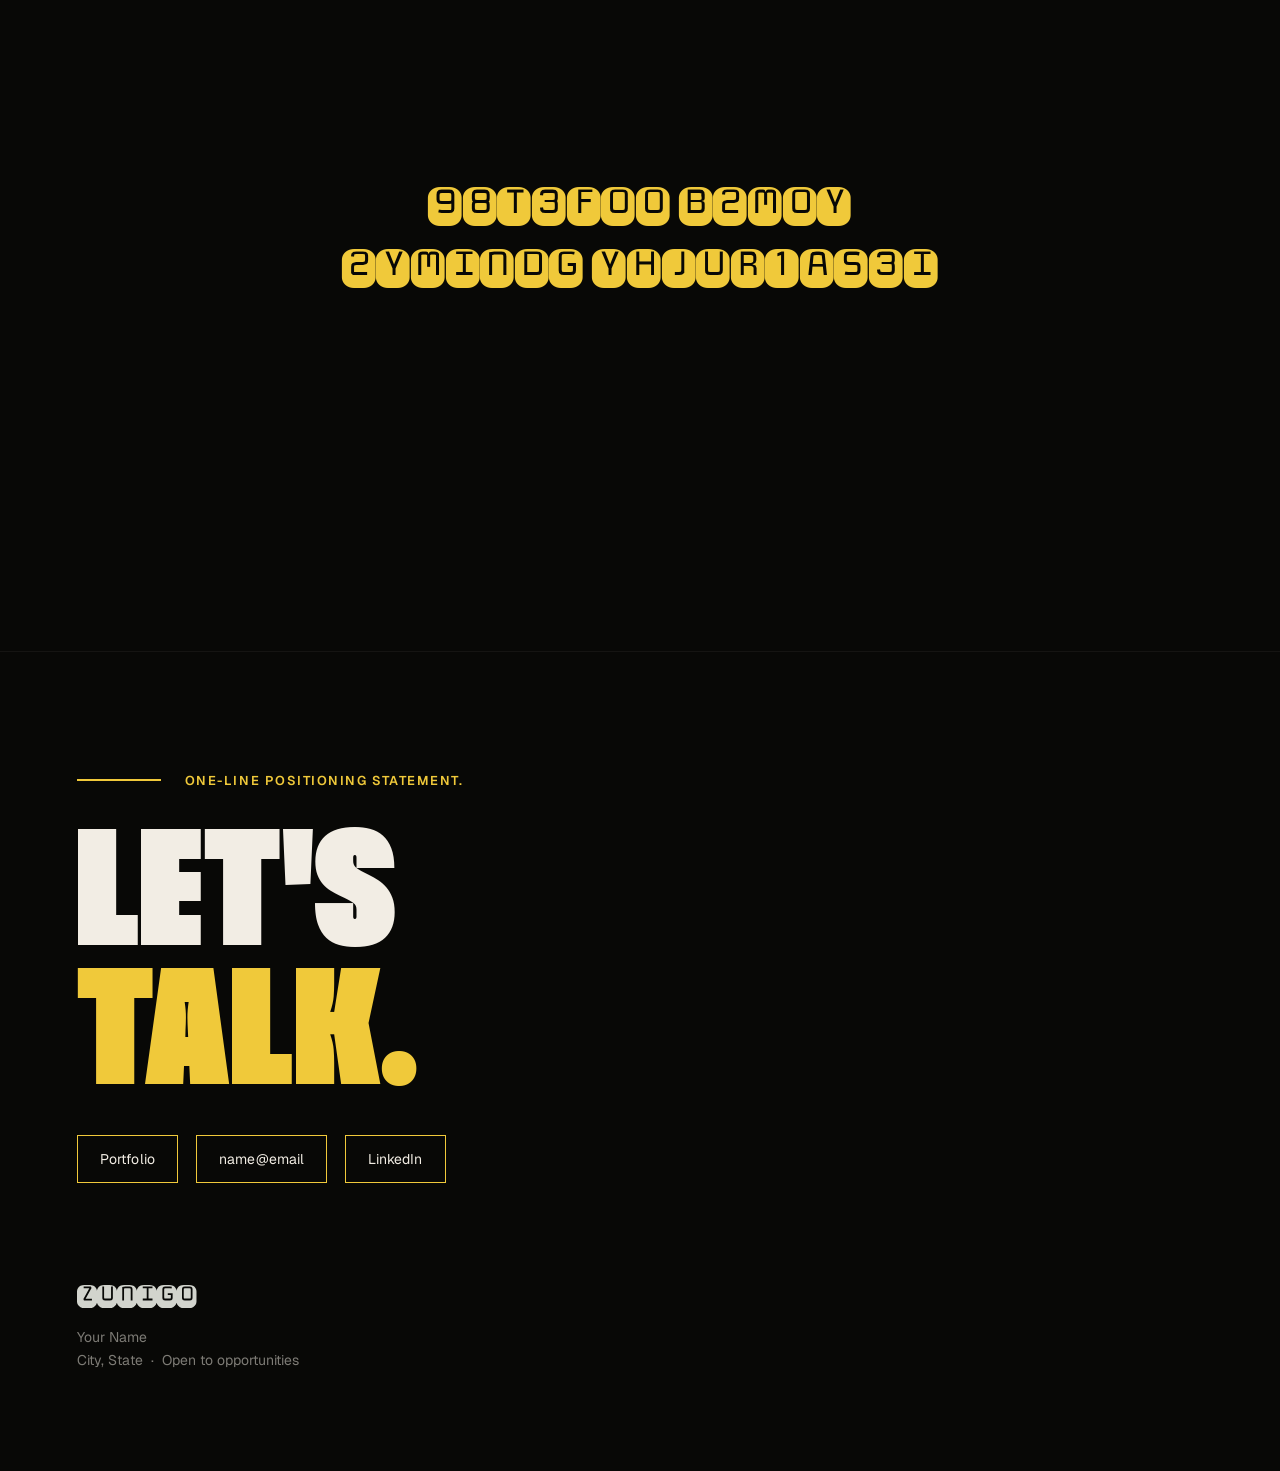
==== commit 600d9820: "Add social preview image, og/twitter meta tags - shared/portfolio-teaser-social-preview.png — used i" ====
--- a/template-pitch/index.html
+++ b/template-pitch/index.html
@@ -5,6 +5,14 @@
   <meta name="viewport" content="width=device-width, initial-scale=1.0, viewport-fit=cover">
   <meta name="theme-color" content="#080806">
   <meta name="description" content="">
+  <meta property="og:type"        content="website">
+  <meta property="og:title"       content="">
+  <meta property="og:description" content="">
+  <meta property="og:image"       content="">
+  <meta name="twitter:card"       content="summary_large_image">
+  <meta name="twitter:title"      content="">
+  <meta name="twitter:description" content="">
+  <meta name="twitter:image"      content="">
   <title>Pitch</title>
 
   <link rel="icon" type="image/png" href="../shared/favicon.png">
@@ -128,7 +136,7 @@
 
   <!-- Order matters: config → render → behavior -->
   <script src="pitch.config.js?v=1"></script>
-  <script src="../shared/render.js?v=5"></script>
+  <script src="../shared/render.js?v=6"></script>
   <script src="../shared/shape-grid.js?v=4"></script>
   <script src="../shared/behavior.js"></script>
 </body>
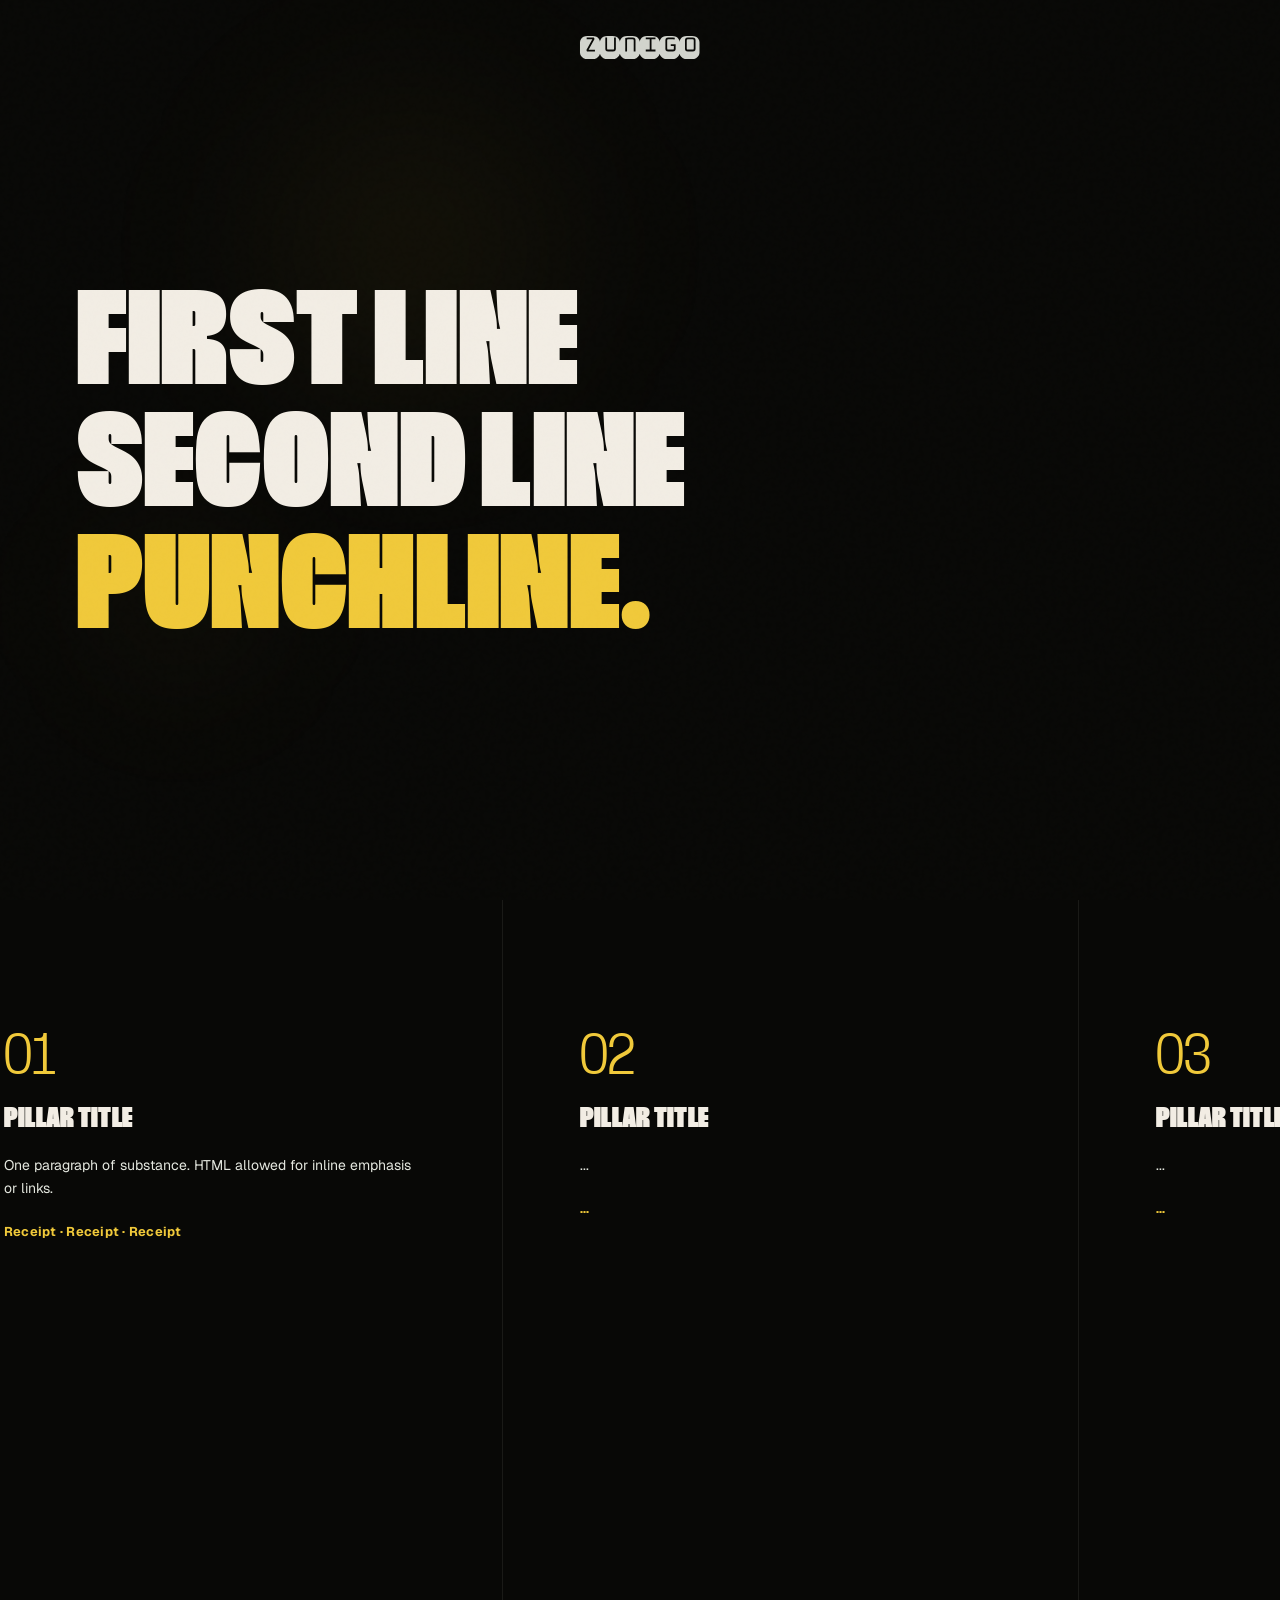
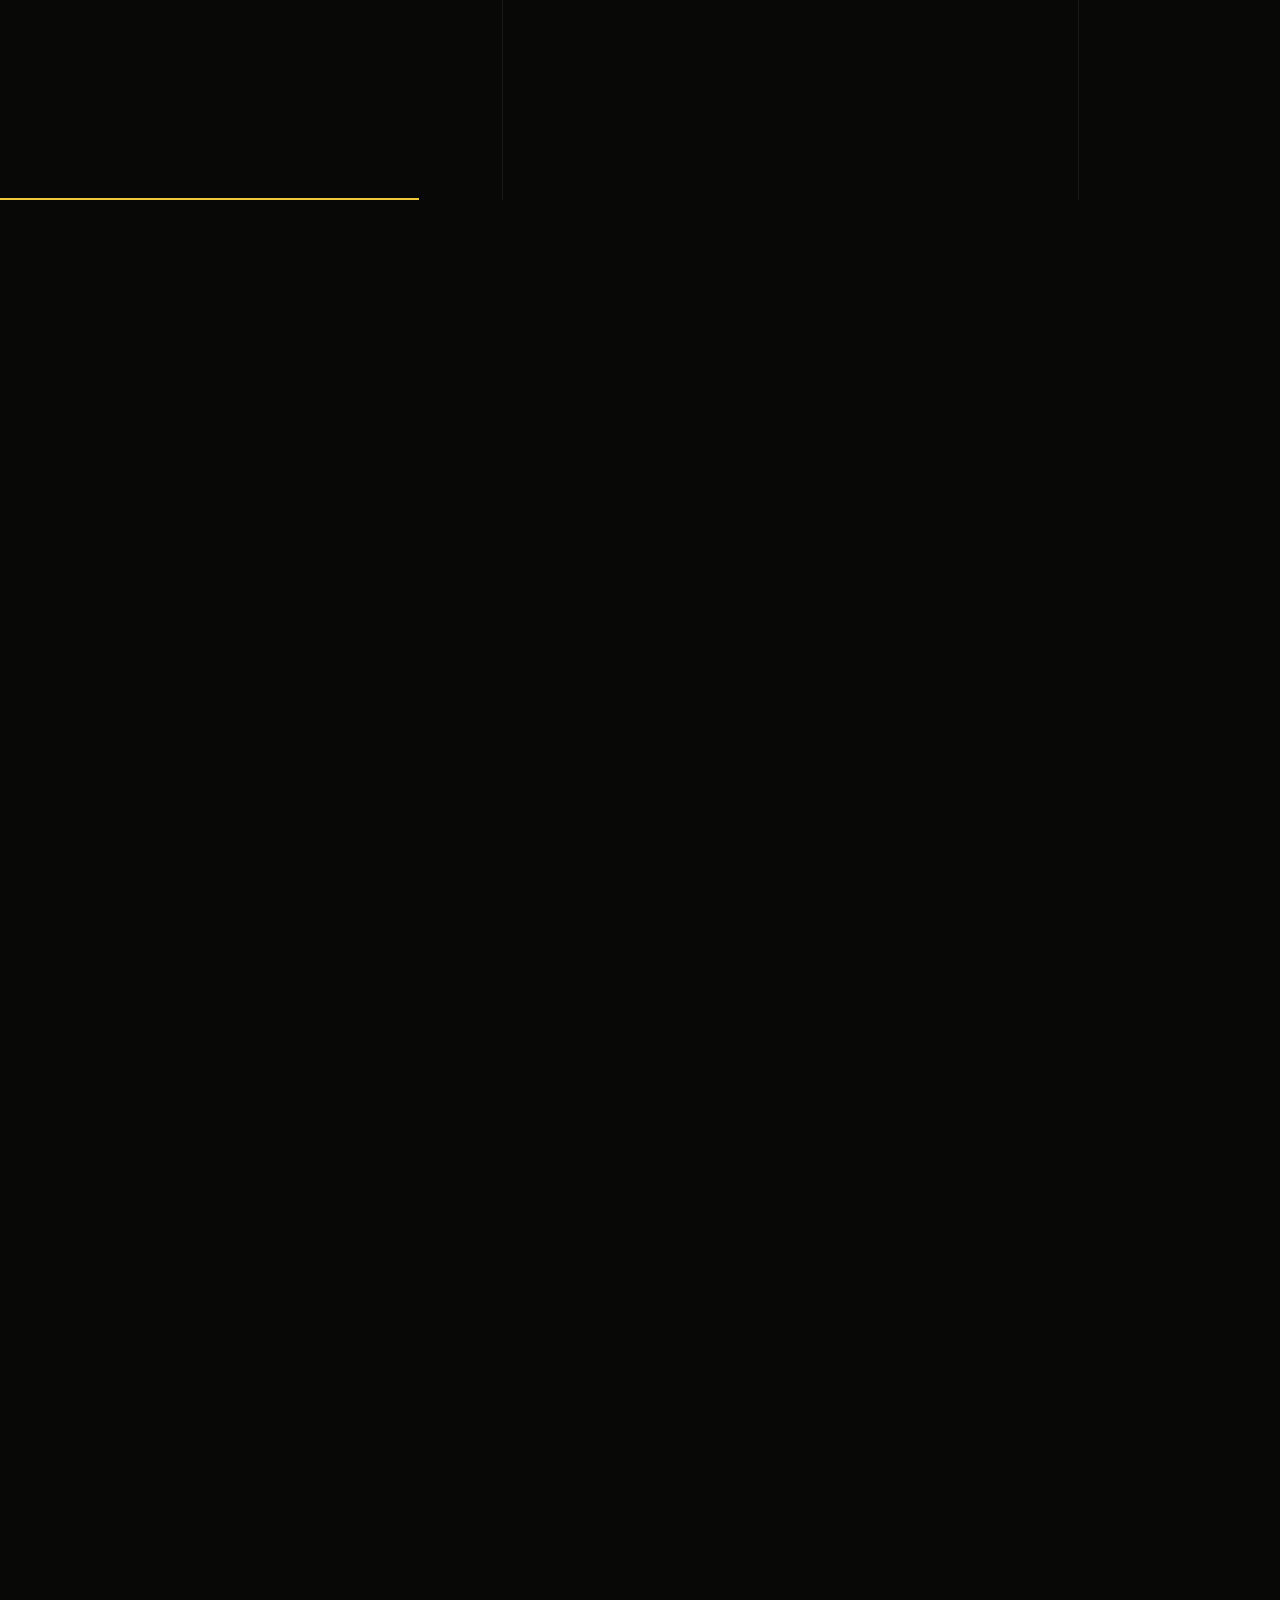
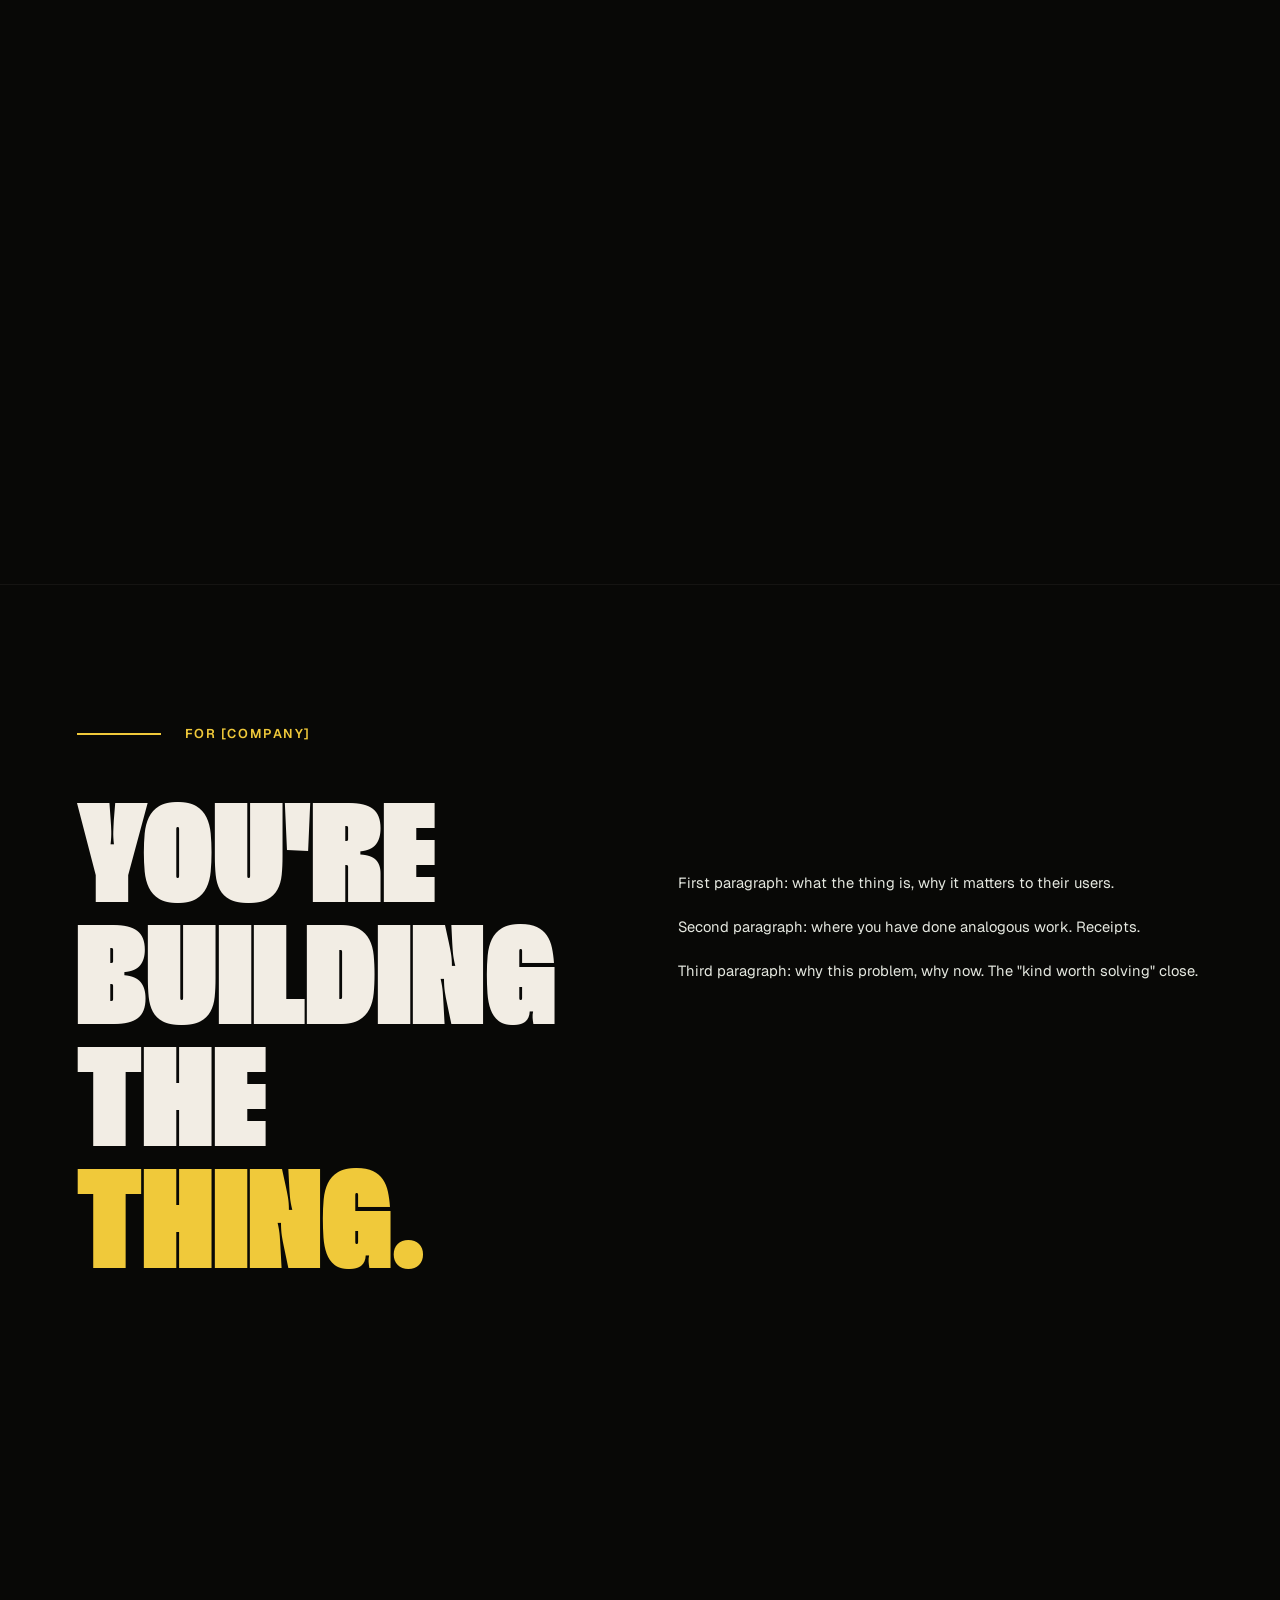
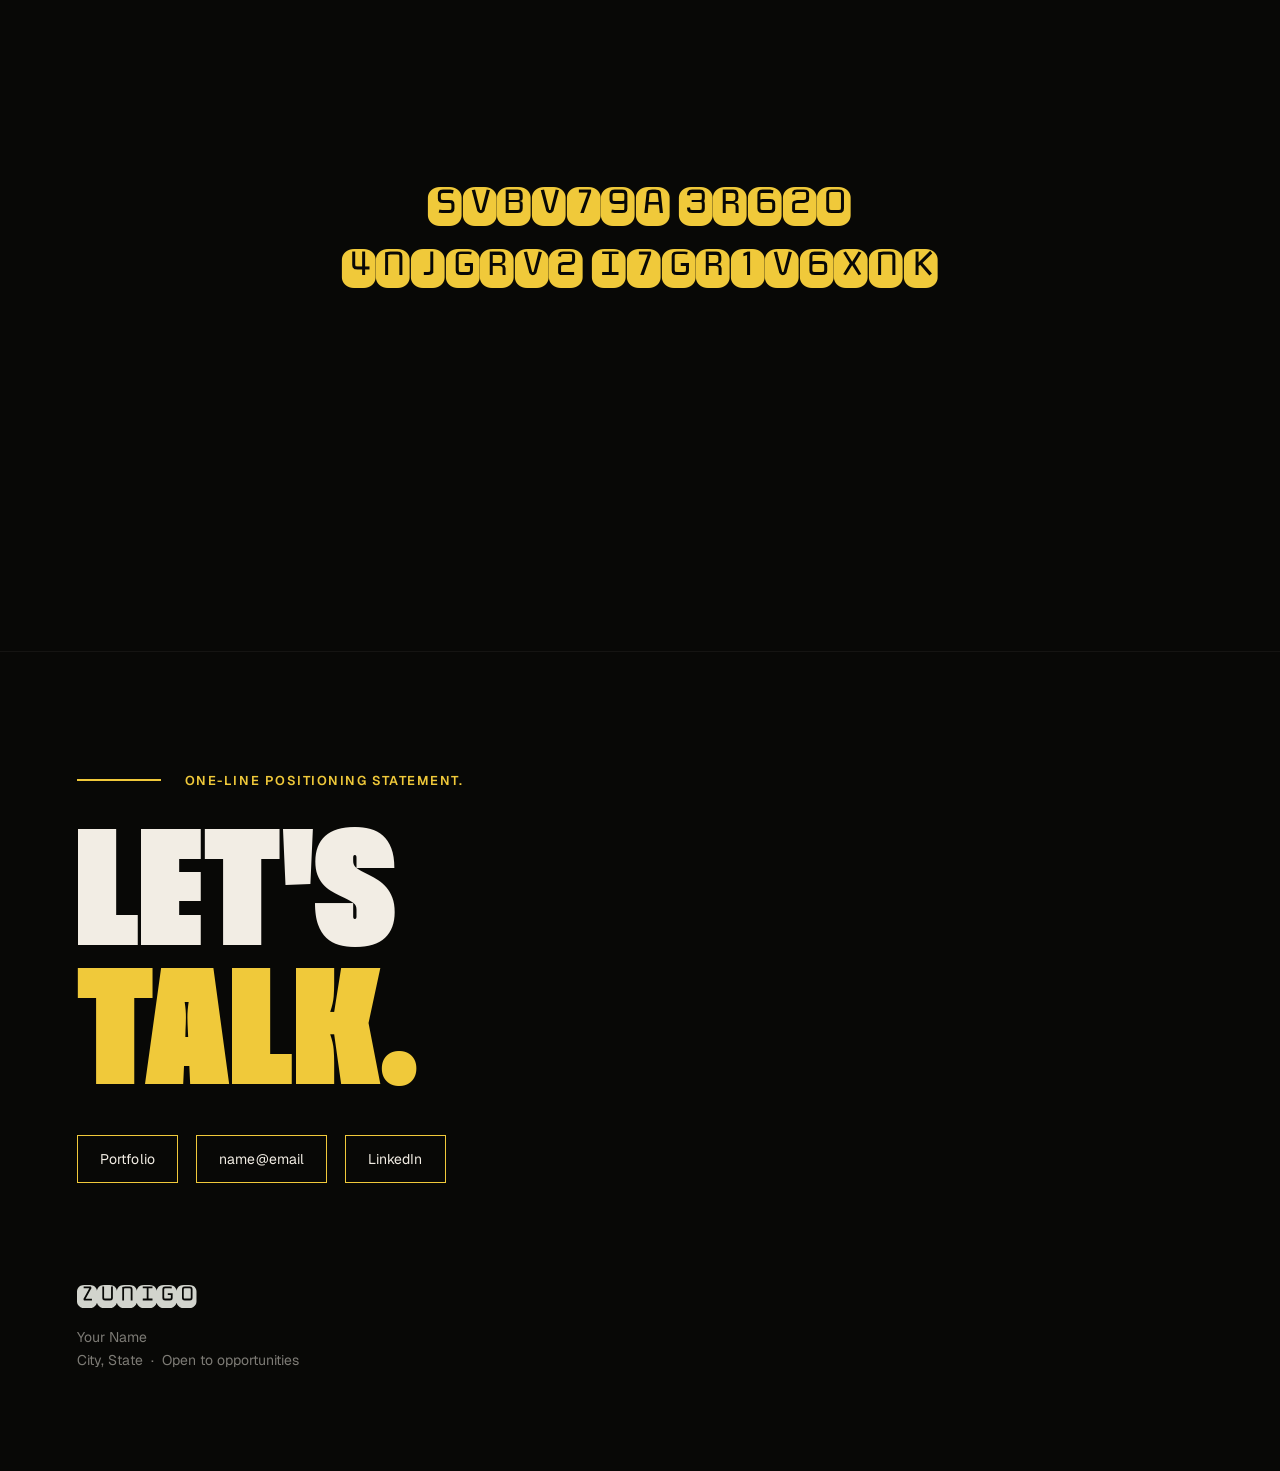
==== commit befdffe3: "Hardcode og/twitter meta tags for crawler visibility Social crawlers don't execute JS — static value" ====
--- a/template-pitch/index.html
+++ b/template-pitch/index.html
@@ -4,15 +4,15 @@
   <meta charset="UTF-8">
   <meta name="viewport" content="width=device-width, initial-scale=1.0, viewport-fit=cover">
   <meta name="theme-color" content="#080806">
-  <meta name="description" content="">
-  <meta property="og:type"        content="website">
-  <meta property="og:title"       content="">
-  <meta property="og:description" content="">
-  <meta property="og:image"       content="">
-  <meta name="twitter:card"       content="summary_large_image">
-  <meta name="twitter:title"      content="">
-  <meta name="twitter:description" content="">
-  <meta name="twitter:image"      content="">
+  <meta name="description"          content="One-line summary used for the meta description and link previews.">
+  <meta property="og:type"         content="website">
+  <meta property="og:title"        content="Your Name — Pitch Title">
+  <meta property="og:description"  content="One-line summary used for the meta description and link previews.">
+  <meta property="og:image"        content="https://your-deploy-url.netlify.app/shared/portfolio-teaser-social-preview.png">
+  <meta name="twitter:card"        content="summary_large_image">
+  <meta name="twitter:title"       content="Your Name — Pitch Title">
+  <meta name="twitter:description" content="One-line summary used for the meta description and link previews.">
+  <meta name="twitter:image"       content="https://your-deploy-url.netlify.app/shared/portfolio-teaser-social-preview.png">
   <title>Pitch</title>
 
   <link rel="icon" type="image/png" href="../shared/favicon.png">
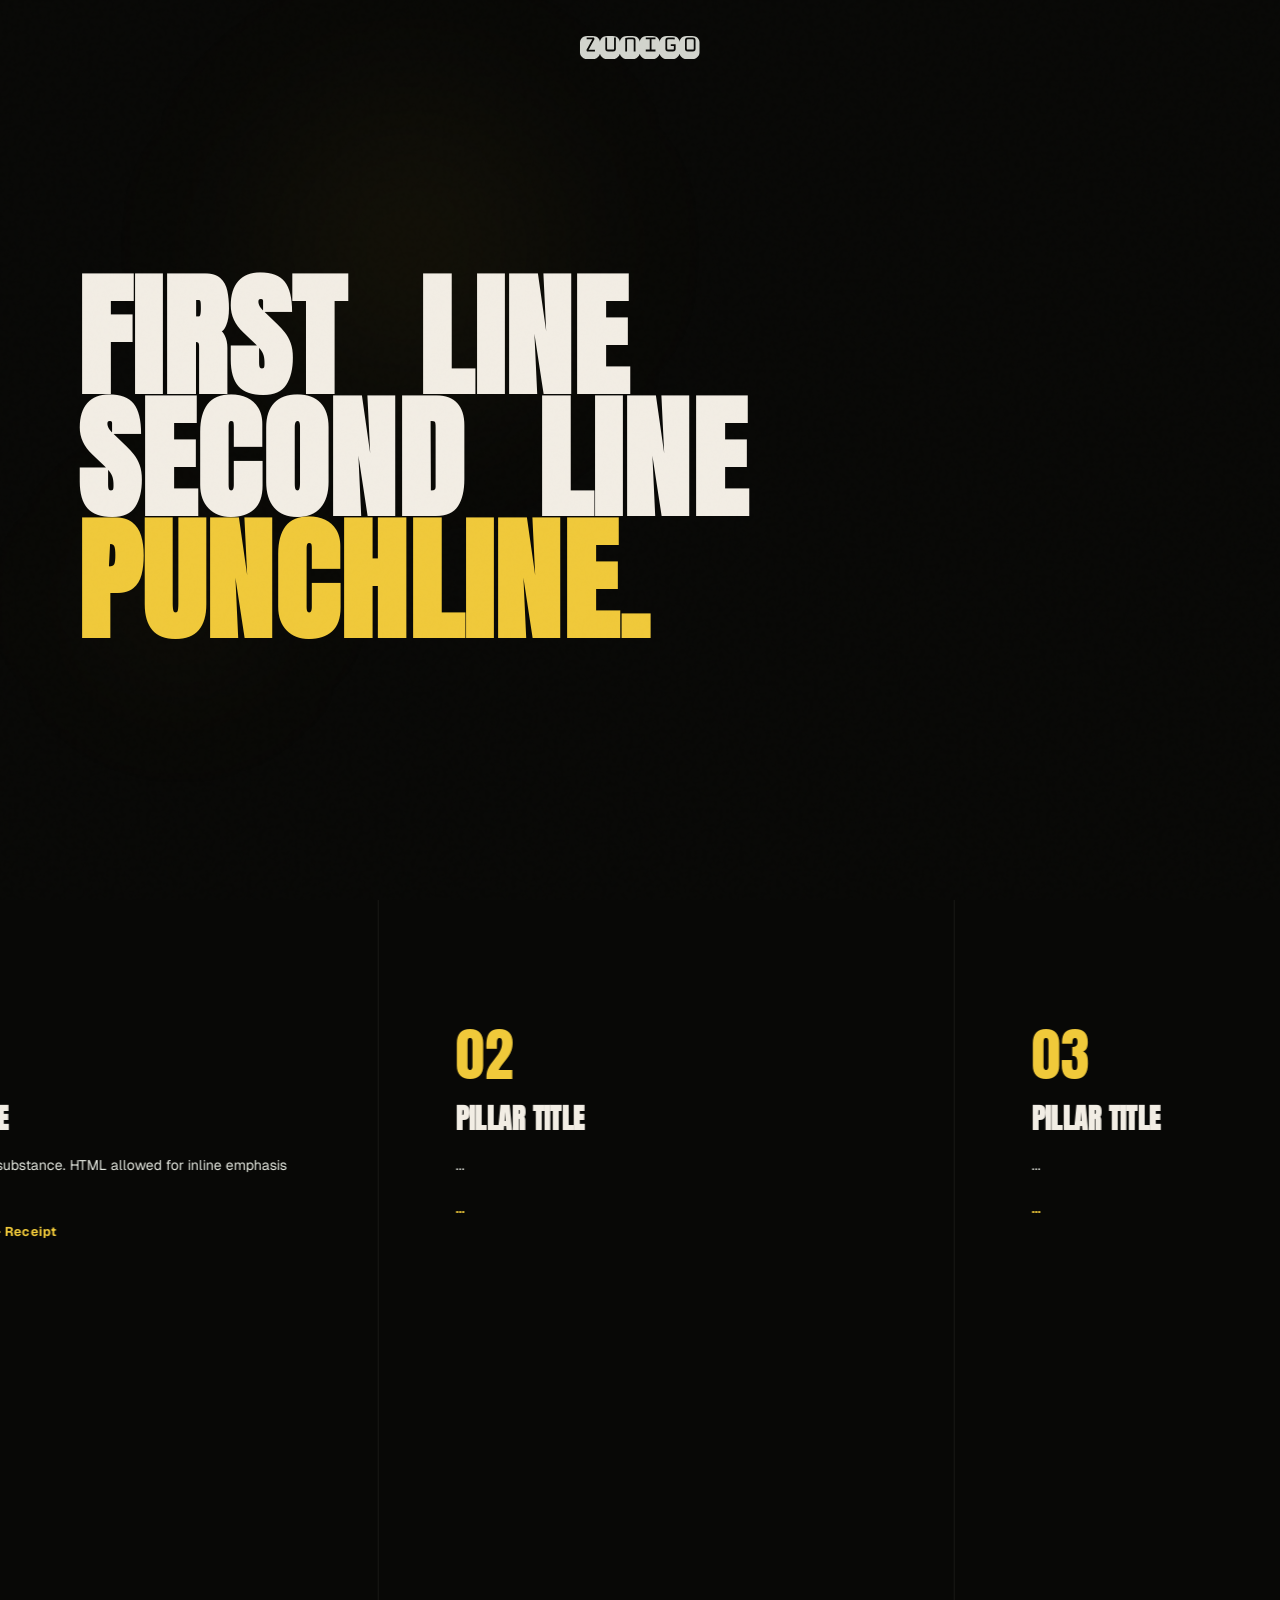
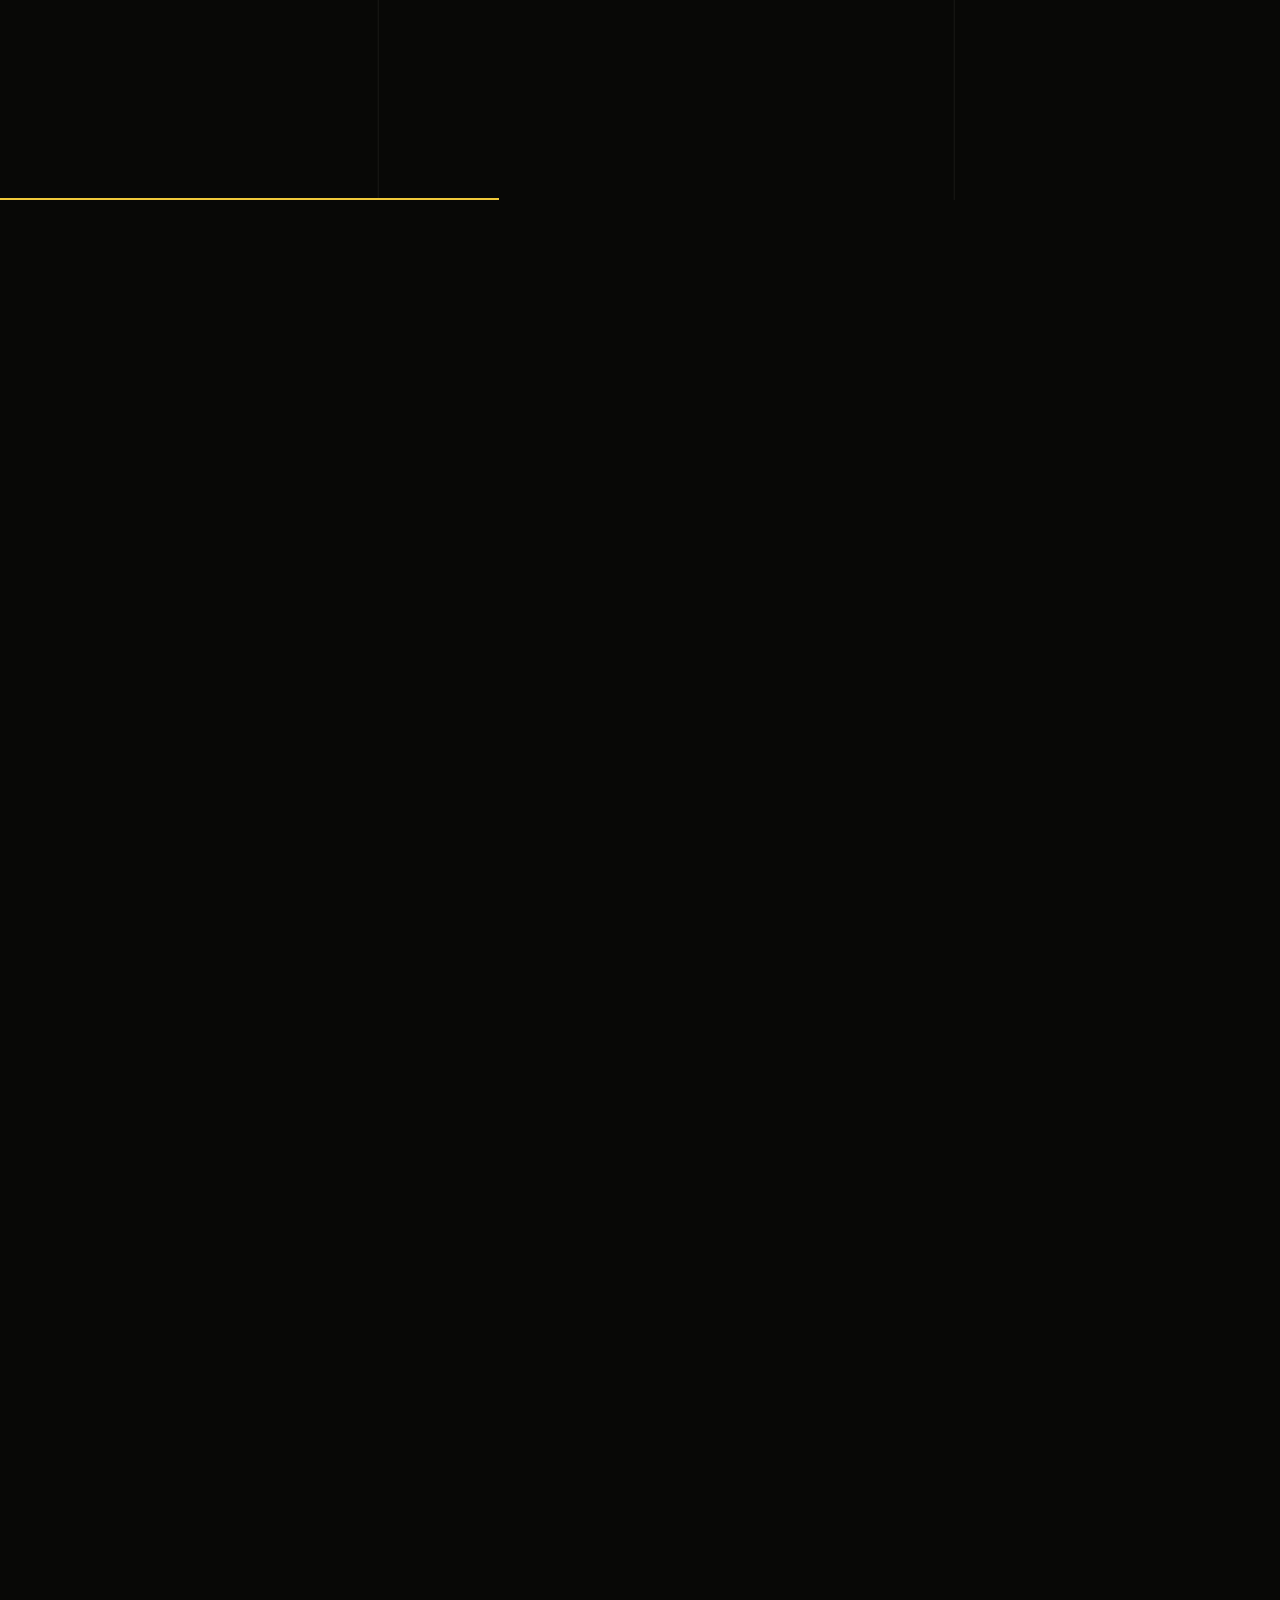
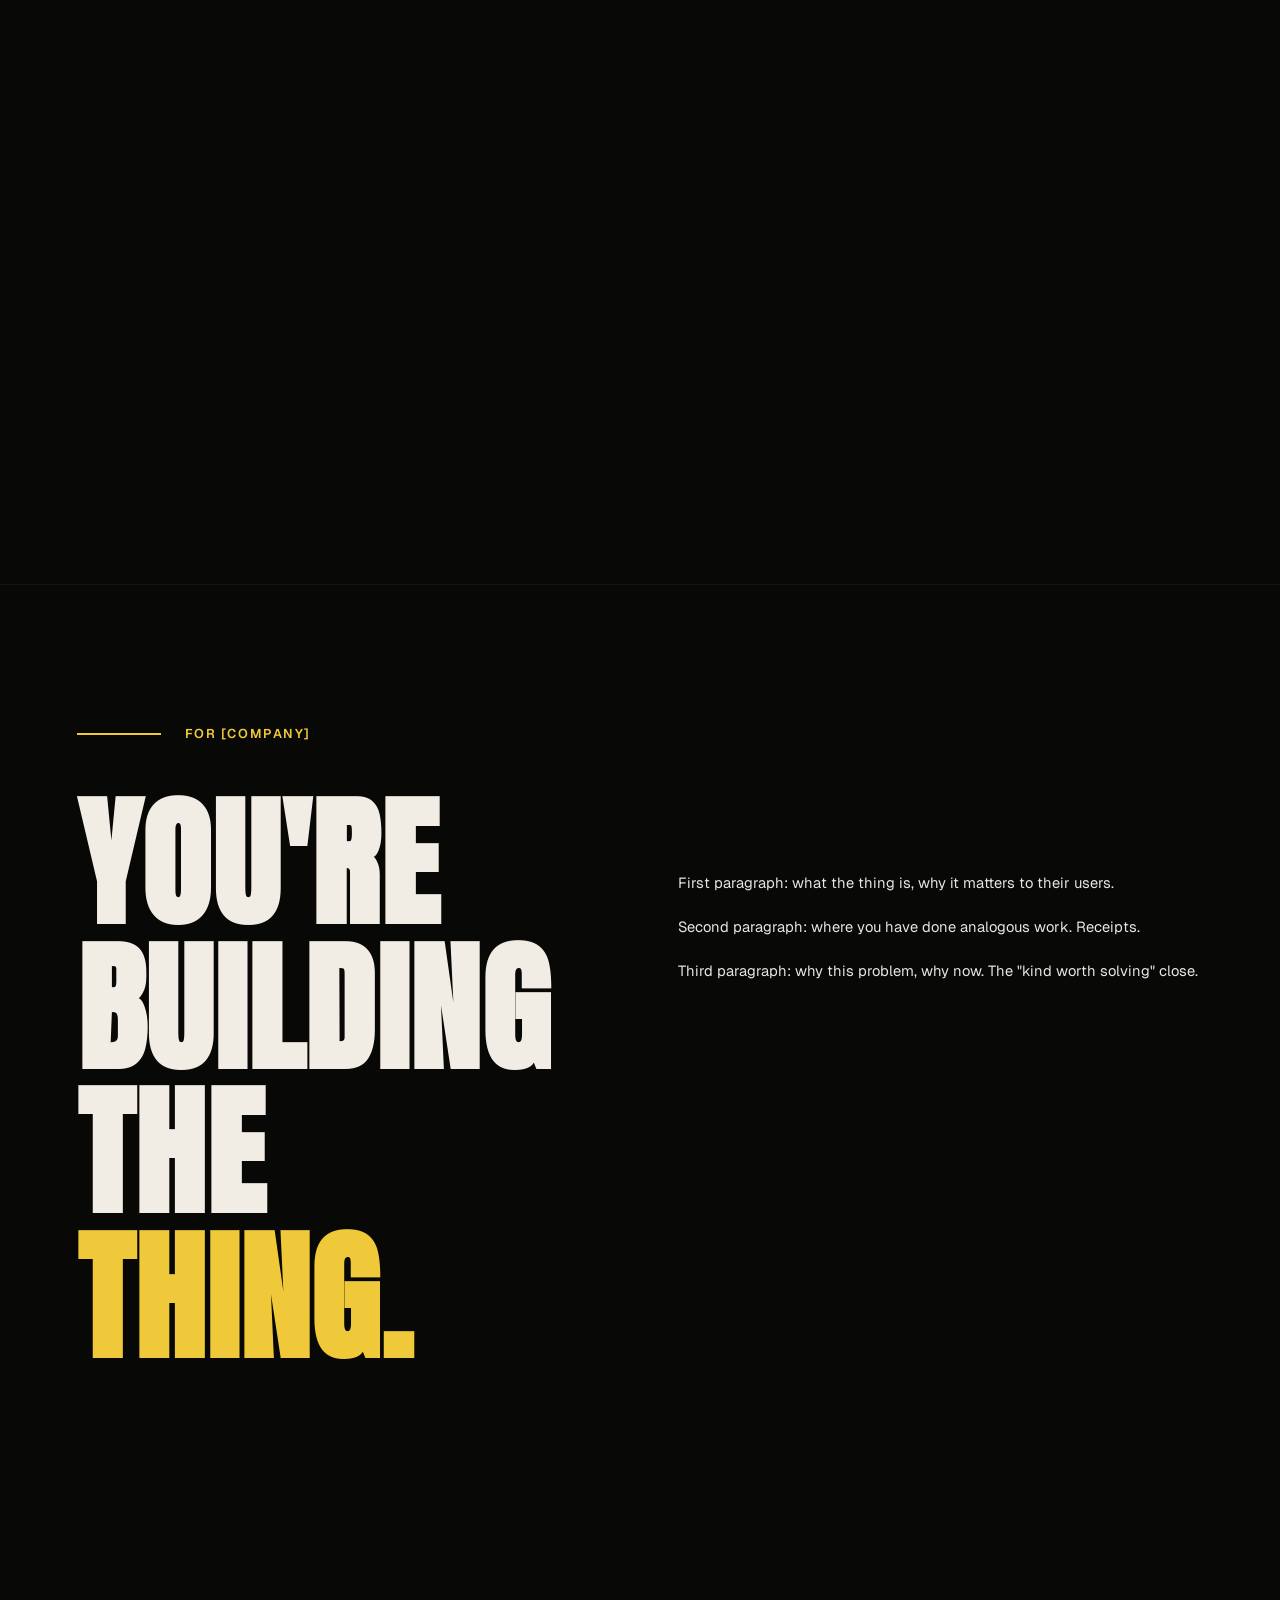
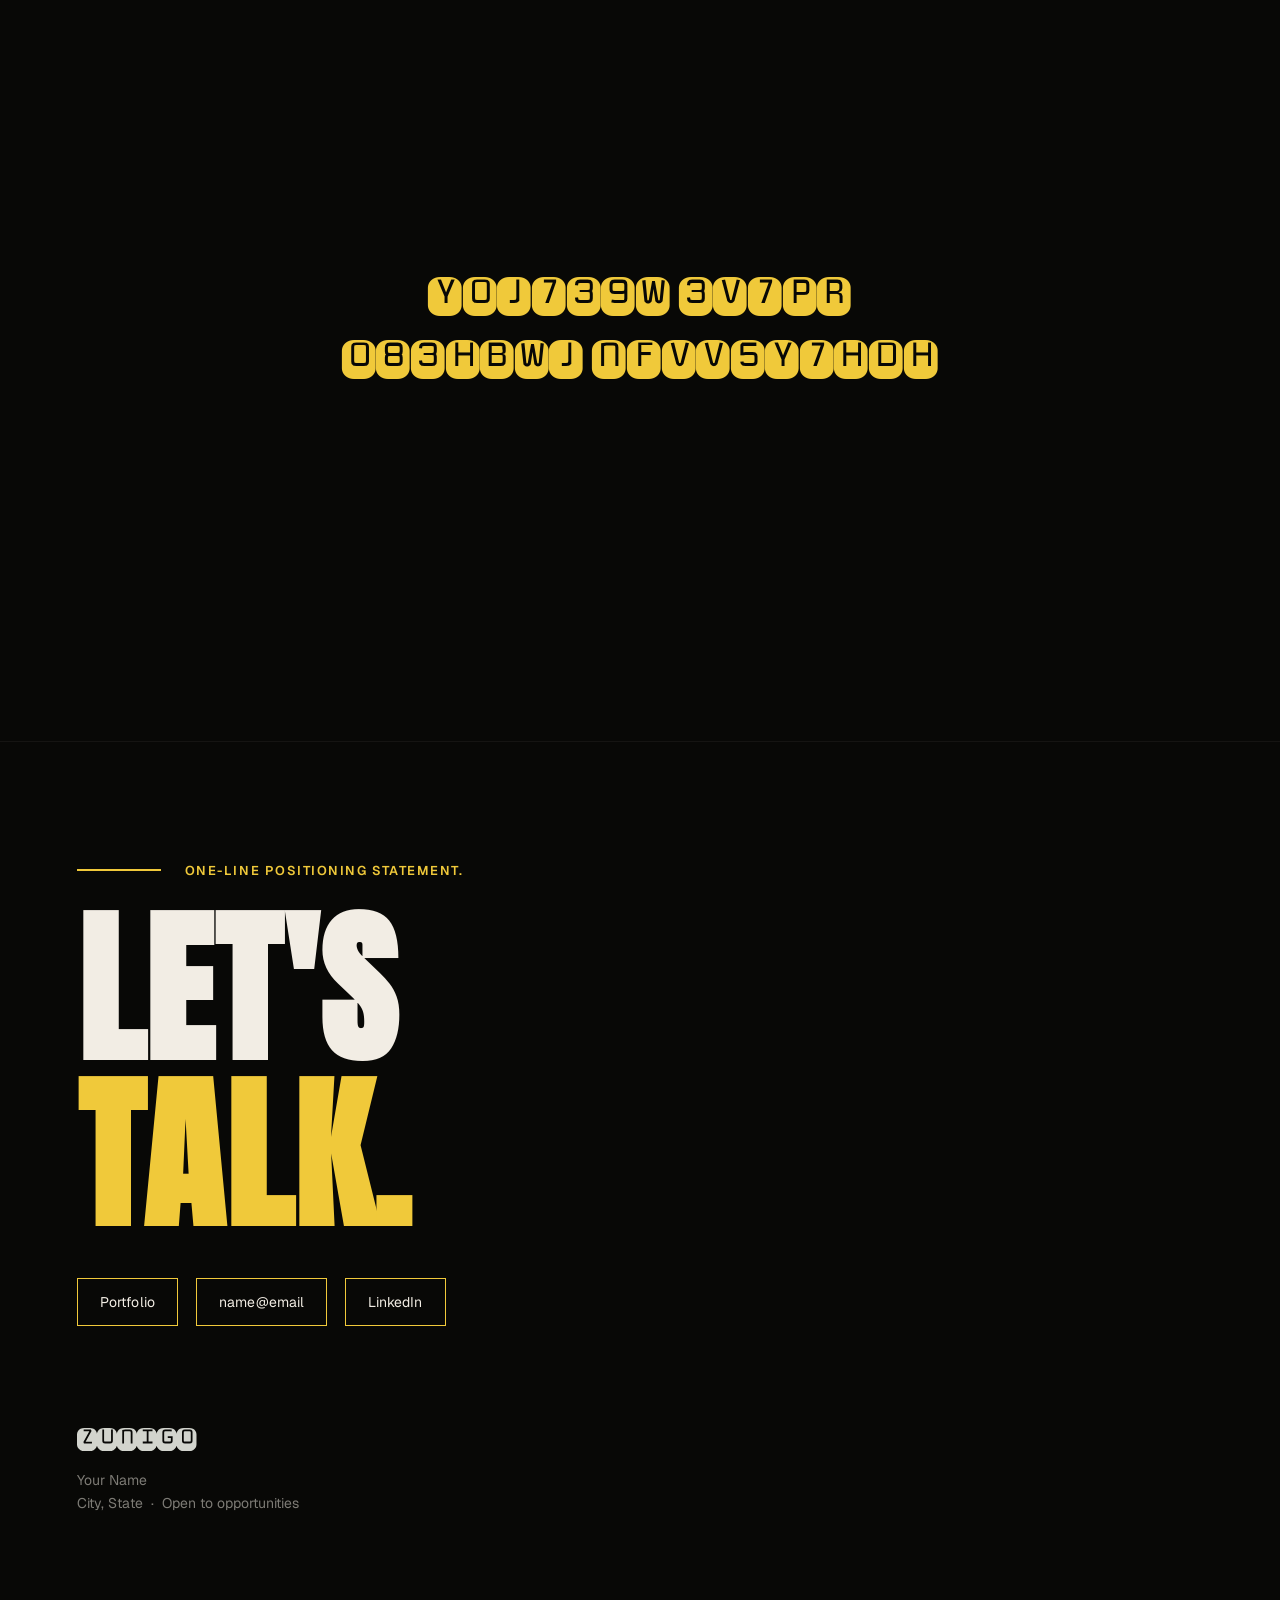
==== commit 26217ff7: "Swap Million for Anton in template, respect license boundaries - Remove all Million @font-face decla" ====
--- a/template-pitch/index.html
+++ b/template-pitch/index.html
@@ -20,7 +20,7 @@
 
   <link rel="preconnect" href="https://fonts.googleapis.com">
   <link rel="preconnect" href="https://fonts.gstatic.com" crossorigin="">
-  <link href="https://fonts.googleapis.com/css2?family=DM+Sans:ital,wght@0,300;0,400;0,500;1,300&amp;family=Geist:wght@400;500;600;700&amp;family=Monofett&amp;display=swap" rel="stylesheet">
+  <link href="https://fonts.googleapis.com/css2?family=Anton&amp;family=DM+Sans:ital,wght@0,300;0,400;0,500;1,300&amp;family=Geist:wght@400;500;600;700&amp;family=Monofett&amp;display=swap" rel="stylesheet">
 
   <link rel="stylesheet" href="../shared/styles.css?v=24">
 </head>
--- a/shared/styles.css
+++ b/shared/styles.css
@@ -8,46 +8,19 @@
 html, body, p, h1, h2, h3, h4, h5, h6, ul, ol, figure, blockquote { margin: 0; padding: 0; }
 
 :root {
-  --bg:        #080806;
-  --cream:     #F2EDE4;
-  --cream-dim: rgba(242,237,228,.50);
-  --accent:    #F0C93A;
+  --bg:           #080806;
+  --cream:        #F2EDE4;
+  --cream-dim:    rgba(242,237,228,.50);
+  --accent:       #F0C93A;
   --pillar-hover-ms: 560ms;
   --headline-scale: 1;
-  --display:   'Million', 'Bebas Neue', 'Impact', 'Arial Black', sans-serif;
-  --body:      'DM Sans', sans-serif;
-  --sub:       'Geist', sans-serif;
-  --pad:       clamp(20px, 6vw, 80px);
-}
-
-@font-face {
-  font-family: 'Million';
-  src: url('fonts/Million-Regular.woff2') format('woff2');
-  font-weight: 400;
-  font-style: normal;
-  font-display: swap;
-}
-@font-face {
-  font-family: 'Million';
-  src: url('fonts/Million-Black.woff2') format('woff2');
-  font-weight: 900;
-  font-style: normal;
-  font-display: swap;
-}
-@font-face {
-  font-family: 'Million BlackInktrap';
-  src: url('fonts/Million-BlackInktrap.woff2') format('woff2'),
-       url('fonts/Million-BlackInktrap.woff')  format('woff');
-  font-weight: 900;
-  font-style: normal;
-  font-display: swap;
-}
-@font-face {
-  font-family: 'Million LightInktrap';
-  src: url('fonts/Million-LightInktrap.woff2') format('woff2');
-  font-weight: 300;
-  font-style: normal;
-  font-display: swap;
+  /* Swap this variable to change the display typeface across the whole template.
+     Anton is free under SIL OFL (fonts.google.com/specimen/Anton).
+     Load your chosen typeface via the <link> tag in index.html, then update this value. */
+  --font-display: 'Anton', 'Bebas Neue', 'Impact', 'Arial Black', sans-serif;
+  --body:         'DM Sans', sans-serif;
+  --sub:          'Geist', sans-serif;
+  --pad:          clamp(20px, 6vw, 80px);
 }
 
 html {
@@ -220,7 +193,7 @@
 }
 
 .ht-line {
-  font-family: 'Million BlackInktrap', 'Million', 'Bebas Neue', 'Impact', sans-serif;
+  font-family: var(--font-display);
   font-weight: 900;
   text-transform: uppercase;
   line-height: .88;
@@ -229,6 +202,7 @@
   font-size: calc(clamp(36px, 10.5vw, 200px) * var(--headline-scale));
   white-space: nowrap;
   letter-spacing: 0.01em;
+  word-spacing: 0.3em;
   opacity: 0;
   transform: translateY(24px);
 }
@@ -296,13 +270,14 @@
 }
 
 .range-headline {
-  font-family: var(--display);
+  font-family: var(--font-display);
   font-weight: 900;
   font-size: clamp(68px, 11vw, 180px);
-  line-height: .86;
+  line-height: 1.0;
   text-transform: uppercase;
   margin-top: clamp(12px, 2vw, 20px);
   letter-spacing: 0.01em;
+  word-spacing: 0.3em;
 }
 .range-headline em { color: var(--accent); font-style: normal; }
 
@@ -373,7 +348,7 @@
 }
 
 .pillar-number {
-  font-family: 'Million LightInktrap', 'Million', 'Bebas Neue', 'Impact', sans-serif;
+  font-family: var(--font-display);
   font-weight: 300;
   font-size: clamp(40px, 4.5vw, 72px);
   line-height: 1;
@@ -382,7 +357,7 @@
   margin-bottom: clamp(14px, 2vw, 20px);
 }
 .pillar-title {
-  font-family: var(--display);
+  font-family: var(--font-display);
   font-weight: 900;
   font-size: clamp(22px, 2.2vw, 34px);
   text-transform: uppercase;
@@ -592,12 +567,13 @@
 .statement-label.visible { opacity: 1; transform: translateY(0); }
 
 .statement-text {
-  font-family: 'Million BlackInktrap', 'Million', 'Bebas Neue', 'Impact', sans-serif;
+  font-family: var(--font-display);
   font-weight: 900;
   font-size: calc(clamp(56px, 11vw, 180px) * var(--headline-scale));
-  line-height: .84;
+  line-height: 1.0;
   text-transform: uppercase;
   letter-spacing: .01em;
+  word-spacing: 0.3em;
 }
 .statement-text .st-line {
   display: block;
@@ -650,11 +626,12 @@
 }
 
 .cta-headline {
-  font-family: 'Million BlackInktrap', 'Million', 'Bebas Neue', 'Impact', sans-serif;
+  font-family: var(--font-display);
   font-weight: 900;
   font-size: calc(clamp(72px, 13vw, 200px) * var(--headline-scale));
-  line-height: .84;
+  line-height: 1.0;
   letter-spacing: .01em;
+  word-spacing: 0.3em;
   text-transform: uppercase;
   margin-bottom: clamp(24px, 3vw, 40px);
 }
